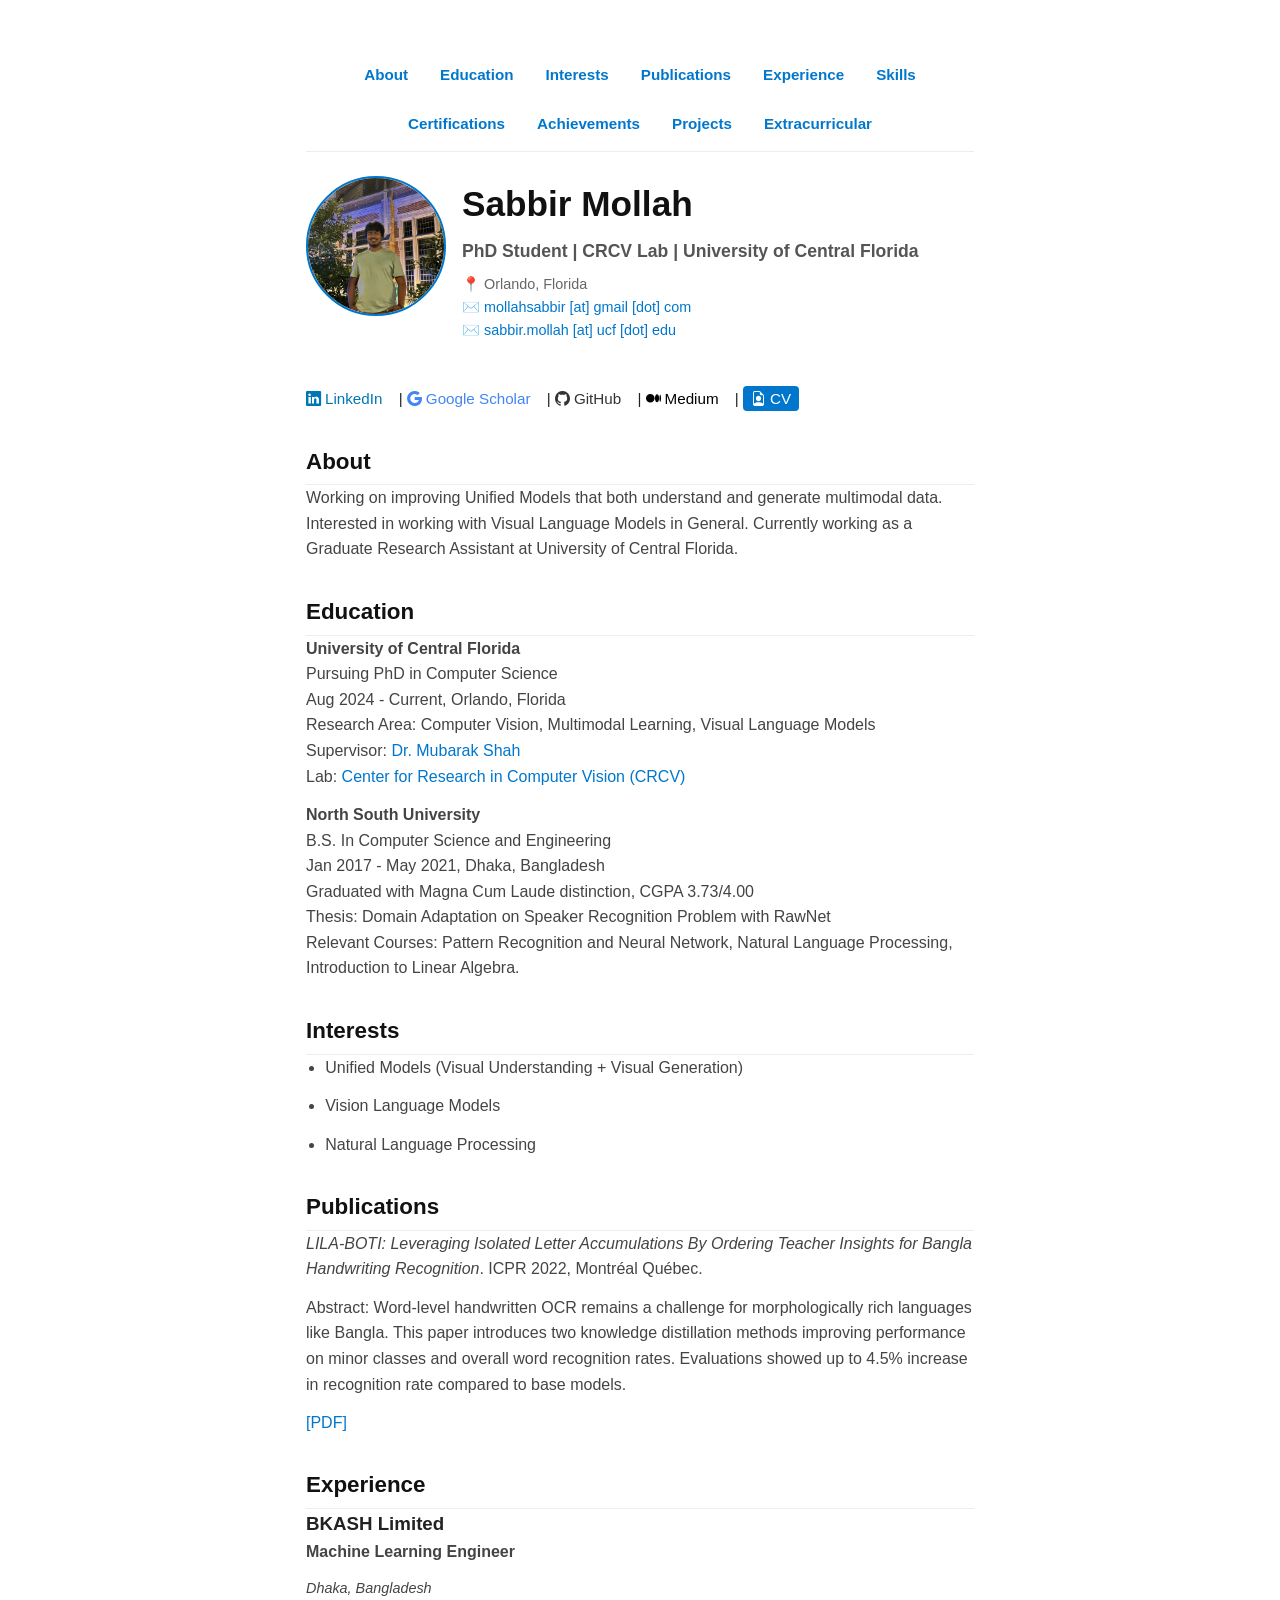
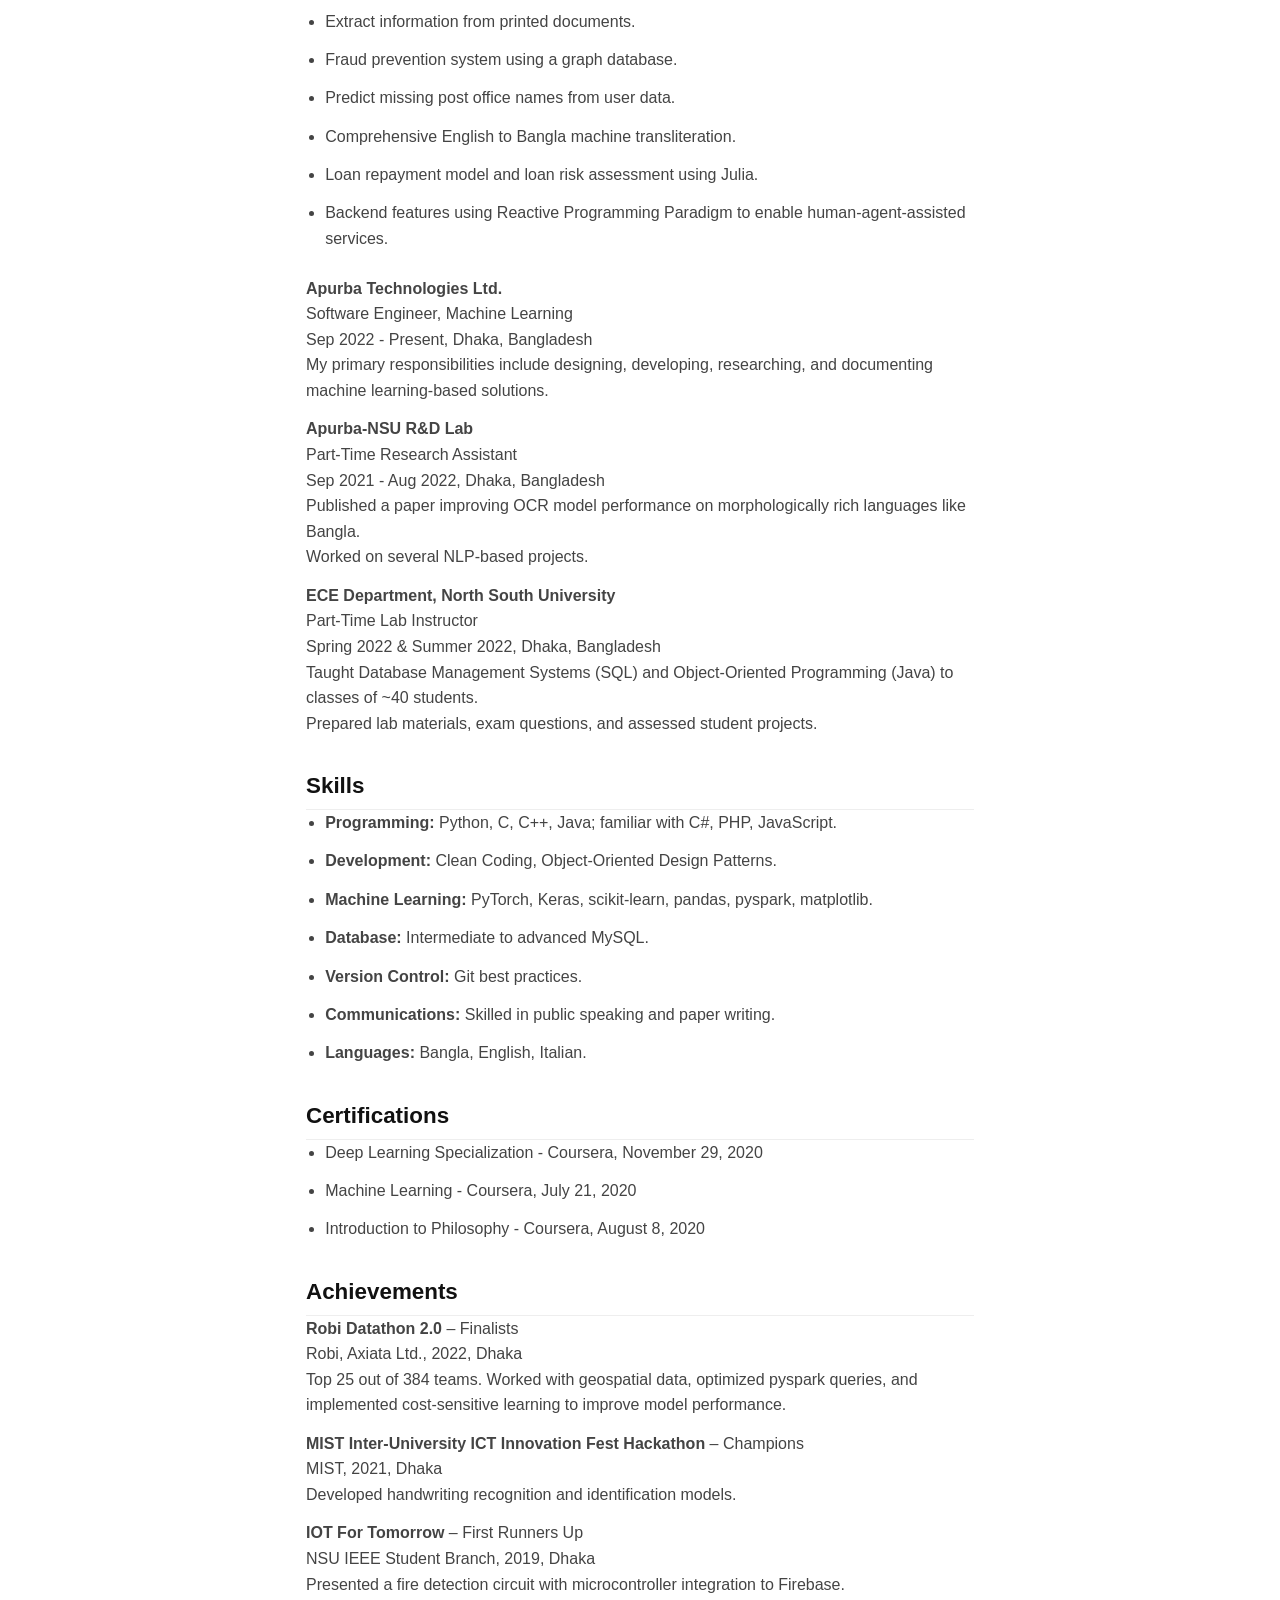
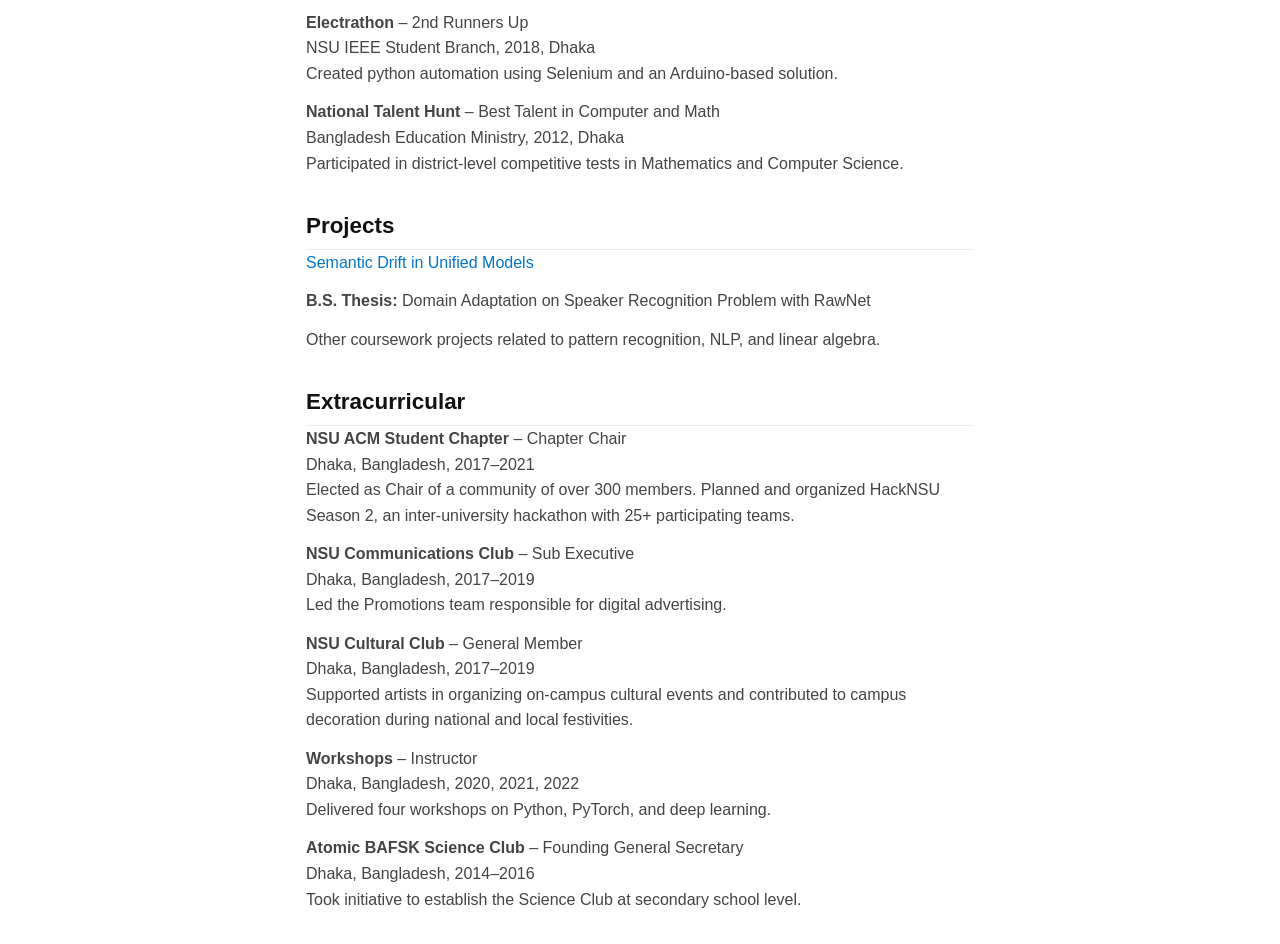
==== index.html @ 34979185 "Edit semantic drift work" ====
<!DOCTYPE html>
<html lang="en">

<head>
  <meta charset="UTF-8" />
  <meta name="viewport" content="width=device-width, initial-scale=1" />
  <title>Sabbir Mollah</title>

  <link href="https://cdn.jsdelivr.net/npm/bootstrap-icons@1.10.5/font/bootstrap-icons.css" rel="stylesheet">

  <style>
    /* Reset & Base */
    *,
    *::before,
    *::after {
      box-sizing: border-box;
      margin: 0;
      padding: 0;
    }

    html {
      scroll-behavior: smooth;
    }

    body {
      font-family: "Helvetica Neue", Helvetica, Arial, sans-serif;
      line-height: 1.6;
      background-color: #fff;
      color: #222;
      max-width: 700px;
      margin: 3rem auto 2rem;
      padding: 0 1rem;
    }

    /* Navbar */
    nav#navbar {
      position: sticky;
      top: 0;
      background: #fff;
      border-bottom: 1px solid #eee;
      padding: 0.7rem 1rem;
      display: flex;
      flex-wrap: wrap;
      justify-content: center;
      gap: 1rem;
      z-index: 1000;
      font-weight: 600;
      font-size: 0.95rem;
    }

    nav a {
      color: #0077cc;
      text-decoration: none;
      padding: 0.25rem 0.5rem;
      border-radius: 4px;
      transition: background-color 0.2s ease;
    }

    nav a:hover,
    nav a:focus {
      background-color: #e0f0ff;
      outline: none;
    }

    /* Header */
    header {
      display: flex;
      flex-wrap: wrap;
      align-items: flex-start;
      gap: 1rem;
      padding-top: 1.5rem;
    }

    header img {
      width: 140px;
      height: 140px;
      border-radius: 50%;
      object-fit: cover;
      border: 2px solid #0077cc;
      flex-shrink: 0;
    }

    header h1 {
      font-size: 2.2rem;
      font-weight: 700;
      color: #111;
      margin: 0;
    }

    .role {
      font-weight: 600;
      color: #555;
      font-size: 1.1rem;
      margin: 0.3rem 0;
    }

    .contact {
      margin-top: 0.5rem;
      font-size: 0.9rem;
      color: #666;
    }

    .contact a {
      color: #0077cc;
      text-decoration: none;
      margin-right: 1rem;
    }

    .social-links {
      flex-basis: 100%;
      margin-top: 1rem;
      font-size: 0.95rem;
    }

    .social-links a {
      margin-right: 12px;
      text-decoration: none;
    }

    .social-links a i {
      margin-right: 4px;
    }

    .cv-link {
      background: #0077cc;
      color: #fff;
      padding: 4px 8px;
      border-radius: 4px;
    }

    /* Sections */
    section {
      margin-bottom: 2rem;
    }

    h2 {
      border-bottom: 1px solid #eee;
      padding-bottom: 0.3rem;
      margin-top: 2rem;
      font-weight: 600;
      color: #111;
      font-size: 1.4rem;
    }

    p,
    li {
      font-size: 1rem;
      margin-bottom: 0.8rem;
      color: #444;
    }

    ul {
      list-style-type: disc;
      margin-left: 1.2rem;
    }

    a {
      color: #0077cc;
      text-decoration: none;
    }

    a:hover {
      text-decoration: underline;
    }

    .experience-item {
      margin-bottom: 1.5rem;
    }

    .job-title {
      font-weight: 600;
    }

    .job-location-date {
      font-style: italic;
      font-size: 0.9rem;
      margin-bottom: 0.5rem;
    }

    /* Responsive */


    @media (max-width: 480px) {
      body {
        margin: 1rem auto;
        padding: 0 0.5rem;
      }

      header {
        flex-direction: column;
        align-items: center;
        text-align: center;
      }

      .contact {
        text-align: center;
      }

      nav#navbar {
        position: fixed;
        top: 0;
        width: 100%;
        background: #fff;
        font-size: 0.9rem;
        padding: 10px 20px;
        box-shadow: 0 2px 5px rgba(0, 0, 0, 0.1);
      }

      .social-links {
        text-align: center;
      }
    }
  </style>
</head>

<body>
  <!-- Navbar -->
  <nav id="navbar">
    <a href="#about">About</a>
    <a href="#education">Education</a>
    <a href="#interests">Interests</a>
    <a href="#publications">Publications</a>
    <a href="#experience">Experience</a>
    <a href="#skills">Skills</a>
    <a href="#certifications">Certifications</a>
    <a href="#achievements">Achievements</a>
    <a href="#projects">Projects</a>
    <a href="#extracurricular">Extracurricular</a>
  </nav>

  <!-- Header -->
  <header>
    <img src="static/display-image.jpg" alt="Sabbir's Photo" />
    <div style="flex: 1; min-width: 250px;">
      <h1>Sabbir Mollah</h1>
      <p class="role">PhD Student | CRCV Lab | University of Central Florida</p>
      <p class="contact">
        📍 Orlando, Florida<br>
        ✉️ <a href="">mollahsabbir [at] gmail [dot] com</a><br>
        ✉️ <a href="">sabbir.mollah [at] ucf [dot] edu</a>
      </p>
    </div>
    <div class="social-links">
      <a href="https://linkedin.com/in/mollahsabbir" target="_blank" style="color: #0077b5;"><i
          class="bi bi-linkedin"></i>LinkedIn</a> |
      <a href="https://scholar.google.com/citations?user=XRGB2UcAAAAJ" target="_blank" style="color: #4285F4;"><i
          class="bi bi-google"></i>Google Scholar</a> |
      <a href="https://github.com/mollahsabbir" target="_blank" style="color: #333;"><i
          class="bi bi-github"></i>GitHub</a> |
      <a href="https://medium.com/@mollahsabbir" target="_blank" style="color: #000;"><i
          class="bi bi-medium"></i>Medium</a> |
      <a href="static/SabbirMollah_CV.pdf" class="cv-link" target="_blank"><i
          class="bi bi-file-earmark-person"></i>CV</a>
    </div>
  </header>




  <section id="about">
    <h2>About</h2>
    <p>Working on improving Unified Models that both understand and generate multimodal data. Interested in working with
      Visual Language Models in General. Currently working as a Graduate Research Assistant at University of Central
      Florida.</p>
  </section>

  <section id="education">

    <h2>Education</h2>
    <p><strong>University of Central Florida</strong><br />
      Pursuing PhD in Computer Science<br />
      Aug 2024 - Current, Orlando, Florida<br />
      Research Area: Computer Vision, Multimodal Learning, Visual Language Models<br />
      Supervisor: <a href="https://www.crcv.ucf.edu/person/mubarak-shah/" target="_blank">Dr. Mubarak Shah</a><br />
      Lab: <a href="https://www.crcv.ucf.edu/" target="_blank">Center for Research in Computer Vision (CRCV)</a></p>

    <p><strong>North South University</strong><br />
      B.S. In Computer Science and Engineering<br />
      Jan 2017 - May 2021, Dhaka, Bangladesh<br />
      Graduated with Magna Cum Laude distinction, CGPA 3.73/4.00<br />
      Thesis: Domain Adaptation on Speaker Recognition Problem with RawNet<br />
      Relevant Courses: Pattern Recognition and Neural Network, Natural Language Processing, Introduction to Linear
      Algebra.</p>

    <!-- <p><strong>BAF Shaheen College Kurmitola</strong><br />
      HSC - Higher Secondary Certificate<br />
      2014 - 2016, Dhaka, Bangladesh<br />
      GPA: 5.00/5.00</p>

    <p><strong>Rajoir Gopalgonj KJS Pilot Institution</strong><br />
      SSC - Secondary School Certificate<br />
      2012 - 2014, Dhaka, Bangladesh<br />
      GPA: 5.00/5.00</p> -->
  </section>

  <section id="interests">
    <h2>Interests</h2>
    <ul>
      <li>Unified Models (Visual Understanding + Visual Generation)</li>
      <li>Vision Language Models</li>
      <li>Natural Language Processing</li>
    </ul>
  </section>

  <section id="publications">
    <h2>Publications</h2>
    <p><em>LILA-BOTI: Leveraging Isolated Letter Accumulations By Ordering Teacher Insights for Bangla Handwriting
        Recognition</em>. ICPR 2022, Montréal Québec.</p>
    <p>Abstract: Word-level handwritten OCR remains a challenge for morphologically rich languages like Bangla. This
      paper introduces two knowledge distillation methods improving performance on minor classes and overall word
      recognition rates. Evaluations showed up to 4.5% increase in recognition rate compared to base models.</p>
    <p><a href="https://arxiv.org/abs/2208.XXXXX" target="_blank" rel="noopener">[PDF]</a></p>
  </section>

  <section id="experience">
    <h2>Experience</h2>

    <div class="experience-item">
      <h3>BKASH Limited</h3>
      <p class="job-title">Machine Learning Engineer</p>
      <p class="job-location-date">Dhaka, Bangladesh</p>
      <ul>
        <li>Extract information from printed documents.</li>
        <li>Fraud prevention system using a graph database.</li>
        <li>Predict missing post office names from user data.</li>
        <li>Comprehensive English to Bangla machine transliteration.</li>
        <li>Loan repayment model and loan risk assessment using Julia.</li>
        <li>Backend features using Reactive Programming Paradigm to enable human-agent-assisted services.</li>
      </ul>
    </div>

    <p><strong>Apurba Technologies Ltd.</strong><br />
      Software Engineer, Machine Learning<br />
      Sep 2022 - Present, Dhaka, Bangladesh<br />
      My primary responsibilities include designing, developing, researching, and documenting machine learning-based
      solutions.</p>

    <p><strong>Apurba‑NSU R&D Lab</strong><br />
      Part-Time Research Assistant<br />
      Sep 2021 - Aug 2022, Dhaka, Bangladesh<br />
      Published a paper improving OCR model performance on morphologically rich languages like Bangla.<br />
      Worked on several NLP-based projects.</p>

    <p><strong>ECE Department, North South University</strong><br />
      Part-Time Lab Instructor<br />
      Spring 2022 & Summer 2022, Dhaka, Bangladesh<br />
      Taught Database Management Systems (SQL) and Object-Oriented Programming (Java) to classes of ~40 students.<br />
      Prepared lab materials, exam questions, and assessed student projects.</p>
  </section>

  <section id="skills">
    <h2>Skills</h2>
    <ul>
      <li><strong>Programming:</strong> Python, C, C++, Java; familiar with C#, PHP, JavaScript.</li>
      <li><strong>Development:</strong> Clean Coding, Object-Oriented Design Patterns.</li>
      <li><strong>Machine Learning:</strong> PyTorch, Keras, scikit-learn, pandas, pyspark, matplotlib.</li>
      <li><strong>Database:</strong> Intermediate to advanced MySQL.</li>
      <li><strong>Version Control:</strong> Git best practices.</li>
      <li><strong>Communications:</strong> Skilled in public speaking and paper writing.</li>
      <li><strong>Languages:</strong> Bangla, English, Italian.</li>
    </ul>
  </section>

  <section id="certifications">
    <h2>Certifications</h2>
    <ul>
      <li>Deep Learning Specialization - Coursera, November 29, 2020</li>
      <li>Machine Learning - Coursera, July 21, 2020</li>
      <li>Introduction to Philosophy - Coursera, August 8, 2020</li>
    </ul>
  </section>

  <section id="achievements">
    <h2>Achievements</h2>
    <p><strong>Robi Datathon 2.0</strong> – Finalists<br />
      Robi, Axiata Ltd., 2022, Dhaka<br />
      Top 25 out of 384 teams. Worked with geospatial data, optimized pyspark queries, and implemented cost-sensitive
      learning to improve model performance.</p>

    <p><strong>MIST Inter-University ICT Innovation Fest Hackathon</strong> – Champions<br />
      MIST, 2021, Dhaka<br />
      Developed handwriting recognition and identification models.</p>

    <p><strong>IOT For Tomorrow</strong> – First Runners Up<br />
      NSU IEEE Student Branch, 2019, Dhaka<br />
      Presented a fire detection circuit with microcontroller integration to Firebase.</p>

    <p><strong>Electrathon</strong> – 2nd Runners Up<br />
      NSU IEEE Student Branch, 2018, Dhaka<br />
      Created python automation using Selenium and an Arduino-based solution.</p>

    <p><strong>National Talent Hunt</strong> – Best Talent in Computer and Math<br />
      Bangladesh Education Ministry, 2012, Dhaka<br />
      Participated in district-level competitive tests in Mathematics and Computer Science.</p>
  </section>


  <section id="projects">
    <h2>Projects</h2>
    <p><a href="projects/semantic-drift.html">Semantic Drift in Unified Models</a></p>
    <p><strong>B.S. Thesis:</strong> Domain Adaptation on Speaker Recognition Problem with RawNet</p>
    <p>Other coursework projects related to pattern recognition, NLP, and linear algebra.</p>
  </section>

  <section id="extracurricular">
    <h2>Extracurricular</h2>

    <p><strong>NSU ACM Student Chapter</strong> – Chapter Chair<br />
      Dhaka, Bangladesh, 2017–2021<br />
      Elected as Chair of a community of over 300 members. Planned and organized HackNSU Season 2, an inter-university
      hackathon with 25+ participating teams.</p>

    <p><strong>NSU Communications Club</strong> – Sub Executive<br />
      Dhaka, Bangladesh, 2017–2019<br />
      Led the Promotions team responsible for digital advertising.</p>

    <p><strong>NSU Cultural Club</strong> – General Member<br />
      Dhaka, Bangladesh, 2017–2019<br />
      Supported artists in organizing on-campus cultural events and contributed to campus decoration during national and
      local festivities.</p>

    <p><strong>Workshops</strong> – Instructor<br />
      Dhaka, Bangladesh, 2020, 2021, 2022<br />
      Delivered four workshops on Python, PyTorch, and deep learning.</p>

    <p><strong>Atomic BAFSK Science Club</strong> – Founding General Secretary<br />
      Dhaka, Bangladesh, 2014–2016<br />
      Took initiative to establish the Science Club at secondary school level.</p>
  </section>
</body>
<script>
  let lastScrollY = window.scrollY;
  const navbar = document.getElementById('navbar');

  window.addEventListener('scroll', () => {
    if (window.scrollY > lastScrollY) {
      navbar.style.top = "-100px";
    } else {
      navbar.style.top = "0";
    }
    lastScrollY = window.scrollY;
  });
</script>
</body>

</html>
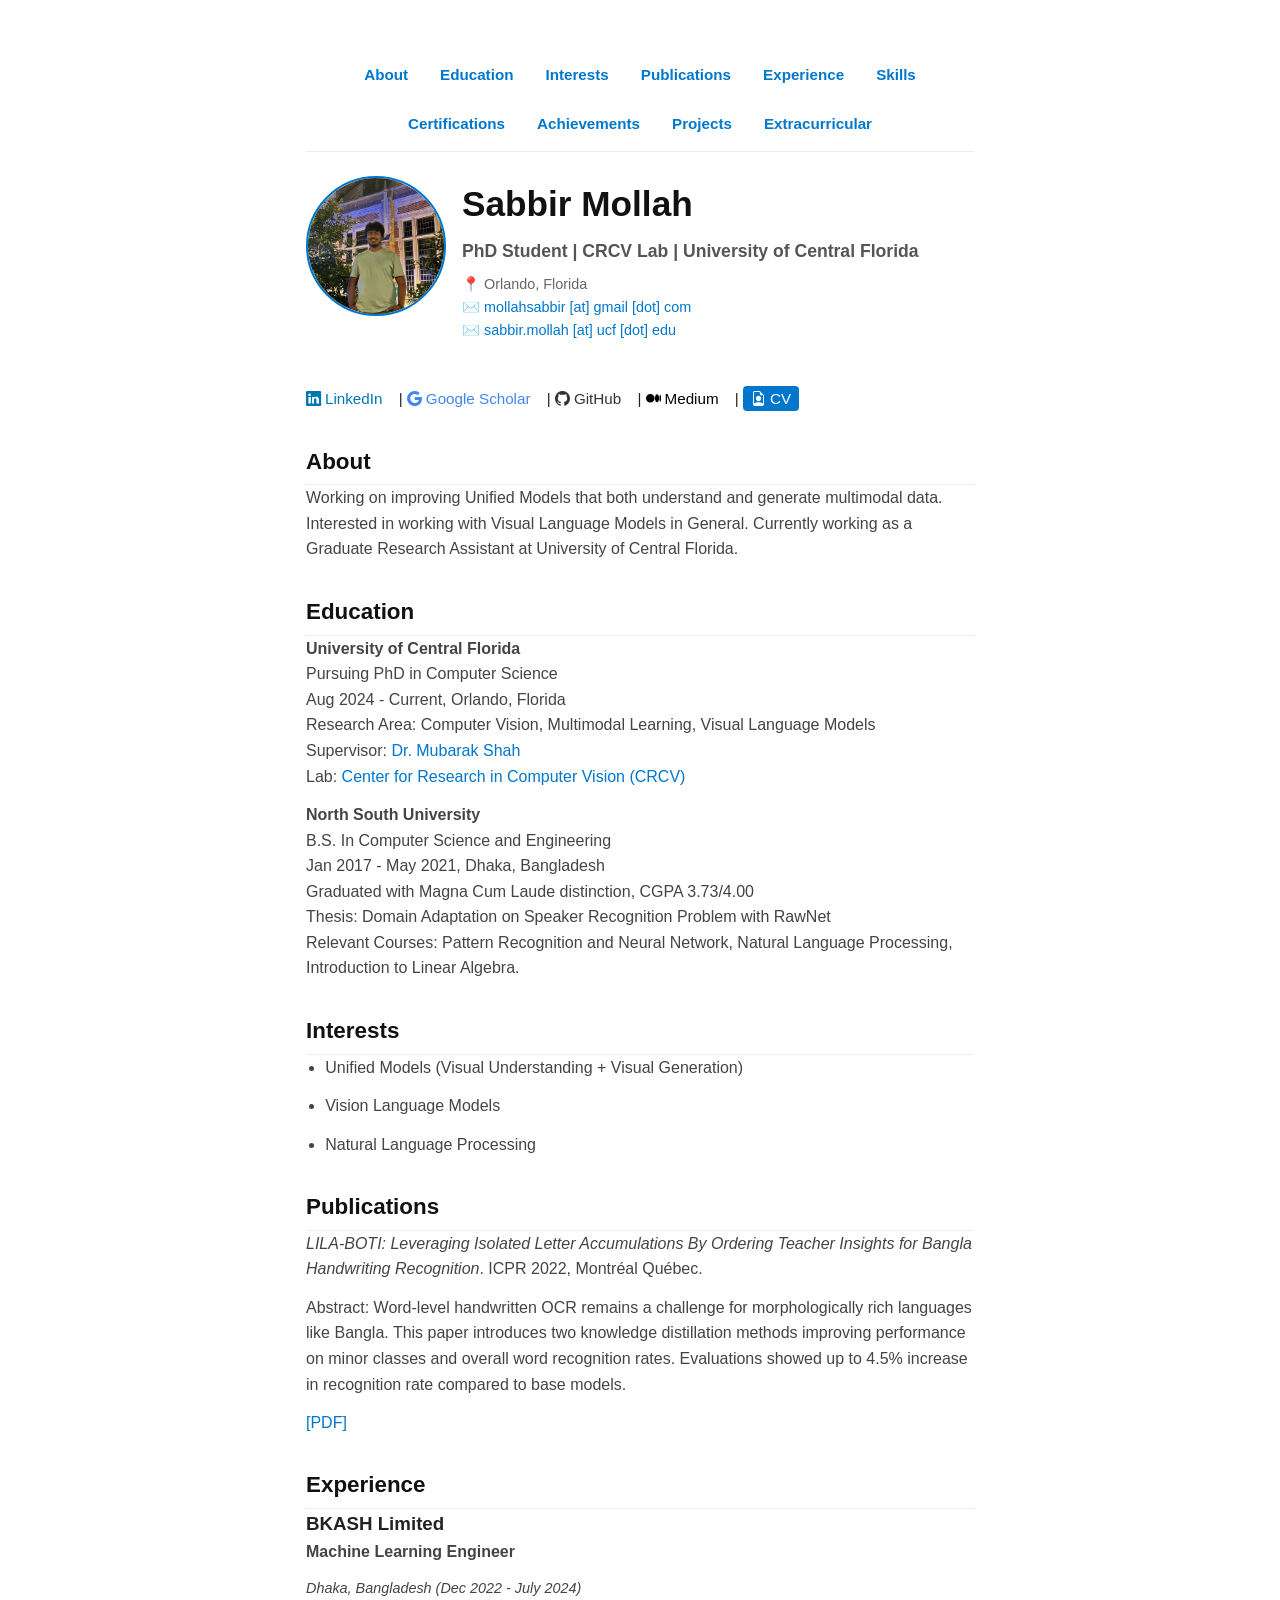
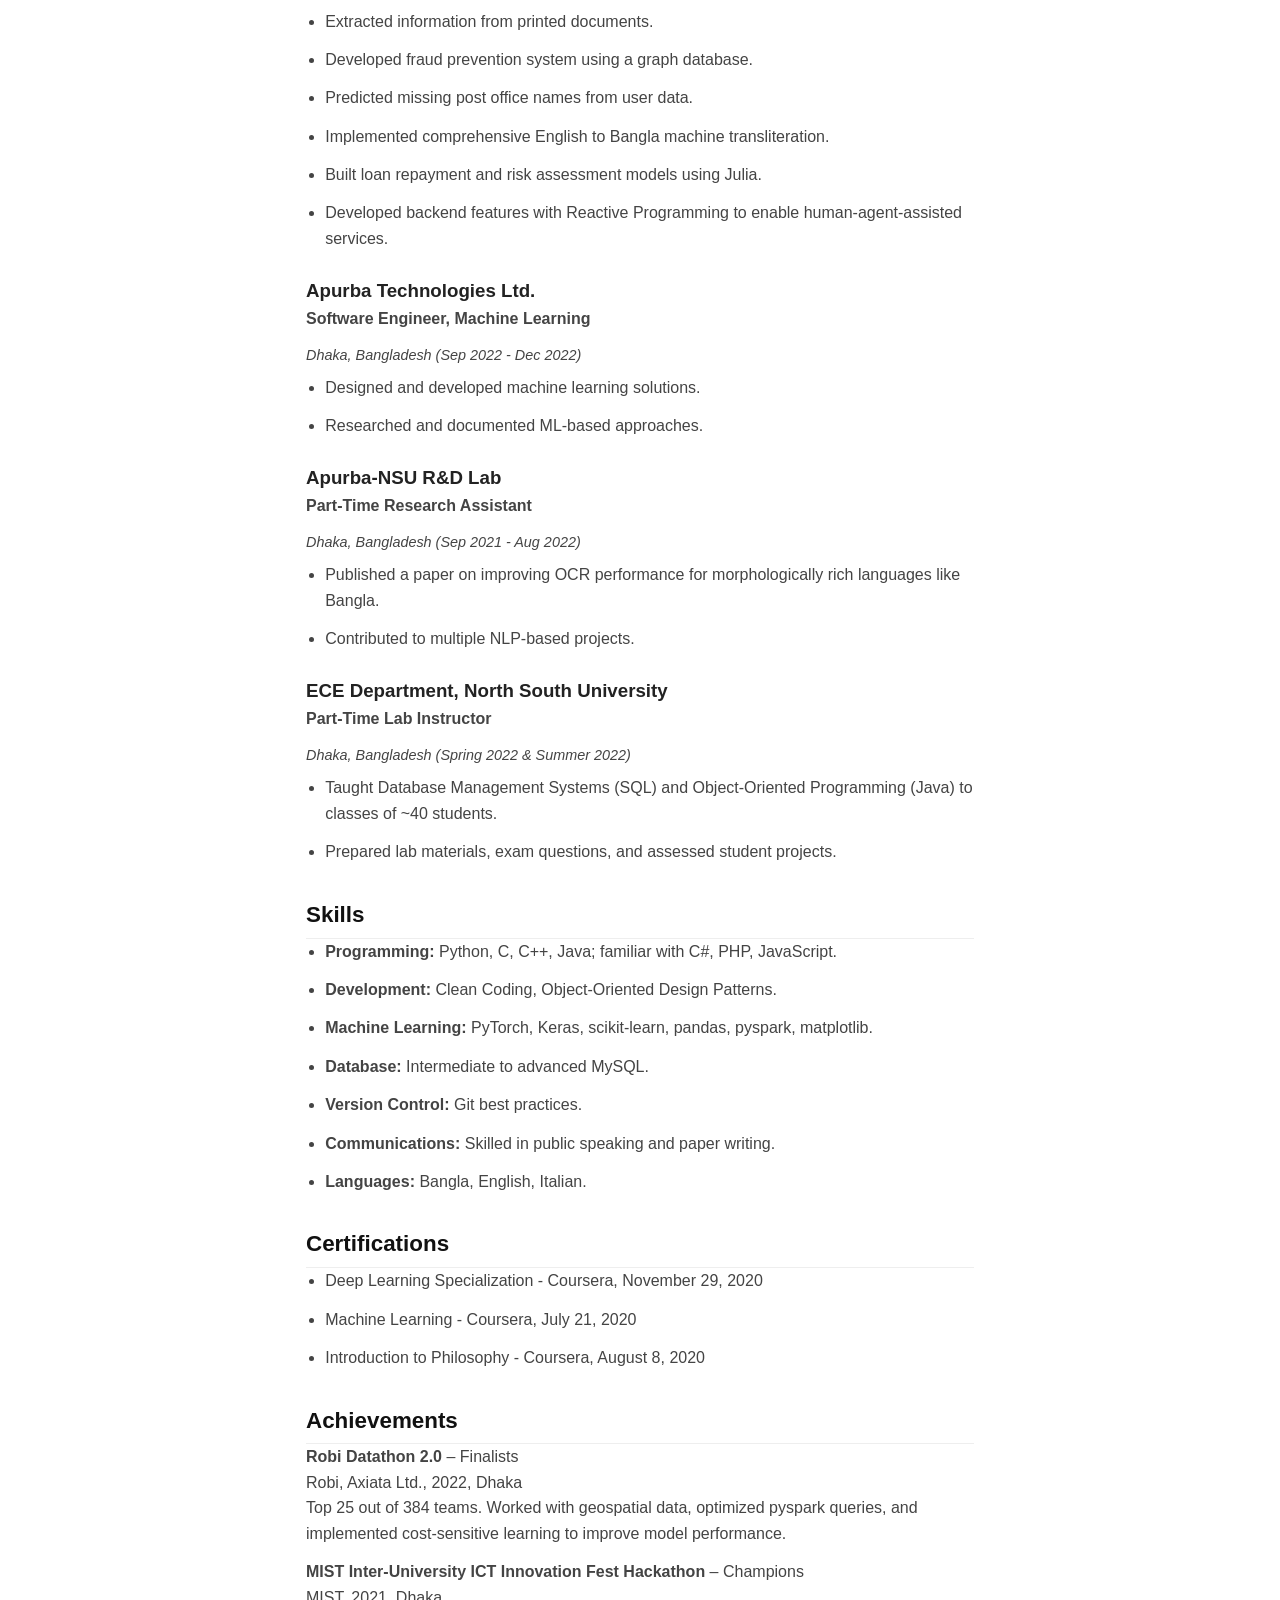
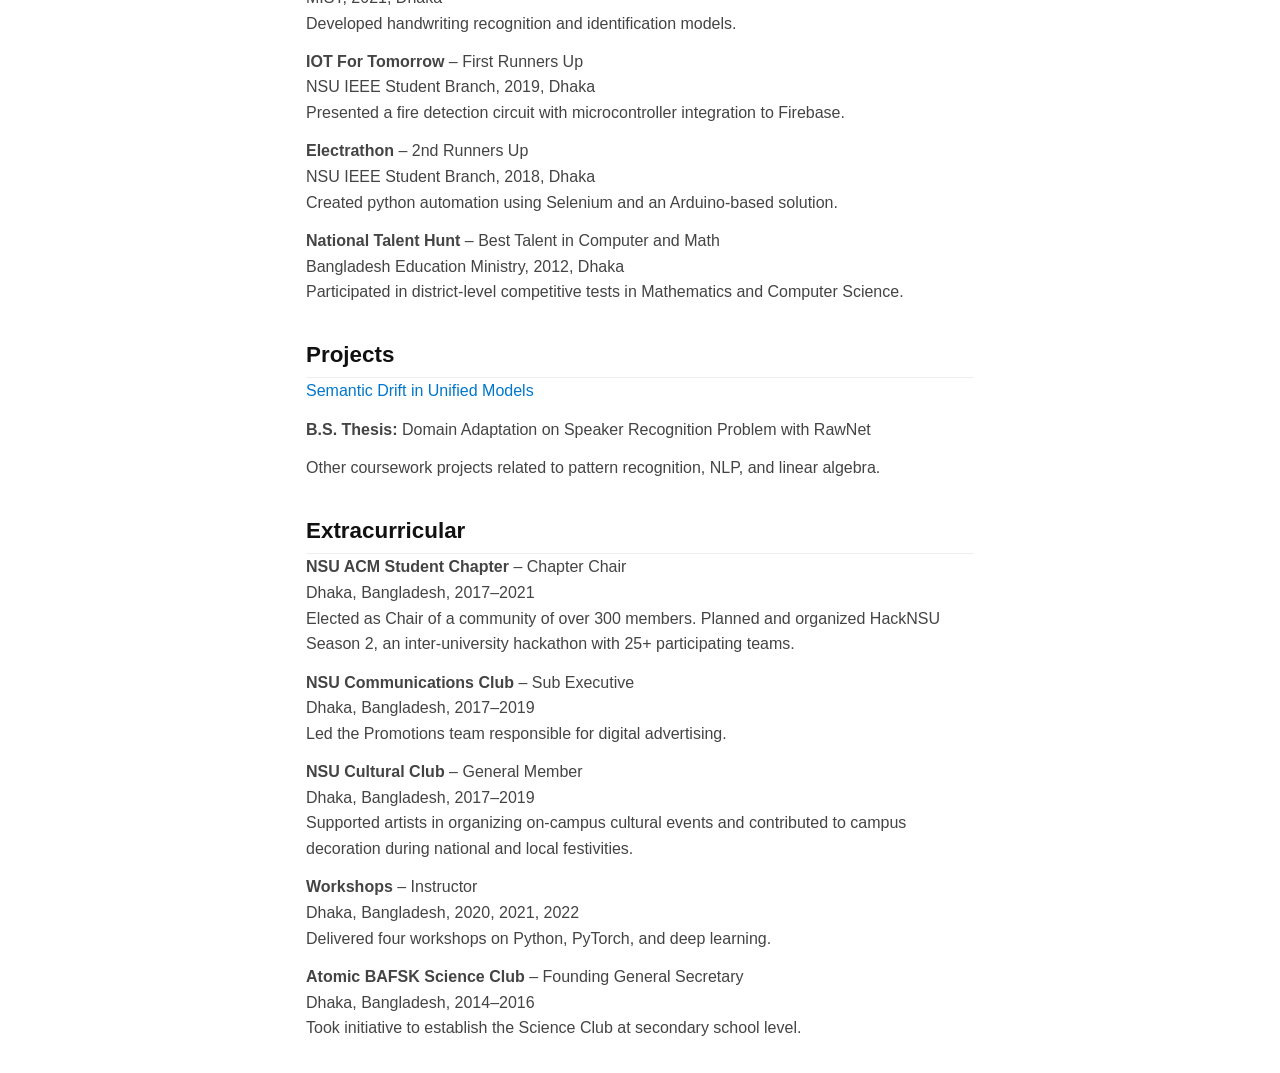
==== commit 70f4b0e2: "Update experience formatting" ====
--- a/index.html
+++ b/index.html
@@ -318,35 +318,49 @@
     <div class="experience-item">
       <h3>BKASH Limited</h3>
       <p class="job-title">Machine Learning Engineer</p>
-      <p class="job-location-date">Dhaka, Bangladesh</p>
+      <p class="job-location-date">Dhaka, Bangladesh (Dec 2022 - July 2024)</p>
       <ul>
-        <li>Extract information from printed documents.</li>
-        <li>Fraud prevention system using a graph database.</li>
-        <li>Predict missing post office names from user data.</li>
-        <li>Comprehensive English to Bangla machine transliteration.</li>
-        <li>Loan repayment model and loan risk assessment using Julia.</li>
-        <li>Backend features using Reactive Programming Paradigm to enable human-agent-assisted services.</li>
+        <li>Extracted information from printed documents.</li>
+        <li>Developed fraud prevention system using a graph database.</li>
+        <li>Predicted missing post office names from user data.</li>
+        <li>Implemented comprehensive English to Bangla machine transliteration.</li>
+        <li>Built loan repayment and risk assessment models using Julia.</li>
+        <li>Developed backend features with Reactive Programming to enable human-agent-assisted services.</li>
       </ul>
     </div>
 
-    <p><strong>Apurba Technologies Ltd.</strong><br />
-      Software Engineer, Machine Learning<br />
-      Sep 2022 - Present, Dhaka, Bangladesh<br />
-      My primary responsibilities include designing, developing, researching, and documenting machine learning-based
-      solutions.</p>
-
-    <p><strong>Apurba‑NSU R&D Lab</strong><br />
-      Part-Time Research Assistant<br />
-      Sep 2021 - Aug 2022, Dhaka, Bangladesh<br />
-      Published a paper improving OCR model performance on morphologically rich languages like Bangla.<br />
-      Worked on several NLP-based projects.</p>
-
-    <p><strong>ECE Department, North South University</strong><br />
-      Part-Time Lab Instructor<br />
-      Spring 2022 & Summer 2022, Dhaka, Bangladesh<br />
-      Taught Database Management Systems (SQL) and Object-Oriented Programming (Java) to classes of ~40 students.<br />
-      Prepared lab materials, exam questions, and assessed student projects.</p>
-  </section>
+    <div class="experience-item">
+      <h3>Apurba Technologies Ltd.</h3>
+      <p class="job-title">Software Engineer, Machine Learning</p>
+      <p class="job-location-date">Dhaka, Bangladesh (Sep 2022 - Dec 2022)</p>
+      <ul>
+        <li>Designed and developed machine learning solutions.</li>
+        <li>Researched and documented ML-based approaches.</li>
+      </ul>
+    </div>
+
+    <div class="experience-item">
+      <h3>Apurba-NSU R&D Lab</h3>
+      <p class="job-title">Part-Time Research Assistant</p>
+      <p class="job-location-date">Dhaka, Bangladesh (Sep 2021 - Aug 2022)</p>
+      <ul>
+        <li>Published a paper on improving OCR performance for morphologically rich languages like Bangla.</li>
+        <li>Contributed to multiple NLP-based projects.</li>
+      </ul>
+    </div>
+
+    <div class="experience-item">
+      <h3>ECE Department, North South University</h3>
+      <p class="job-title">Part-Time Lab Instructor</p>
+      <p class="job-location-date">Dhaka, Bangladesh (Spring 2022 & Summer 2022)</p>
+      <ul>
+        <li>Taught Database Management Systems (SQL) and Object-Oriented Programming (Java) to classes of ~40 students.
+        </li>
+        <li>Prepared lab materials, exam questions, and assessed student projects.</li>
+      </ul>
+    </div>
+  </section>
+
 
   <section id="skills">
     <h2>Skills</h2>
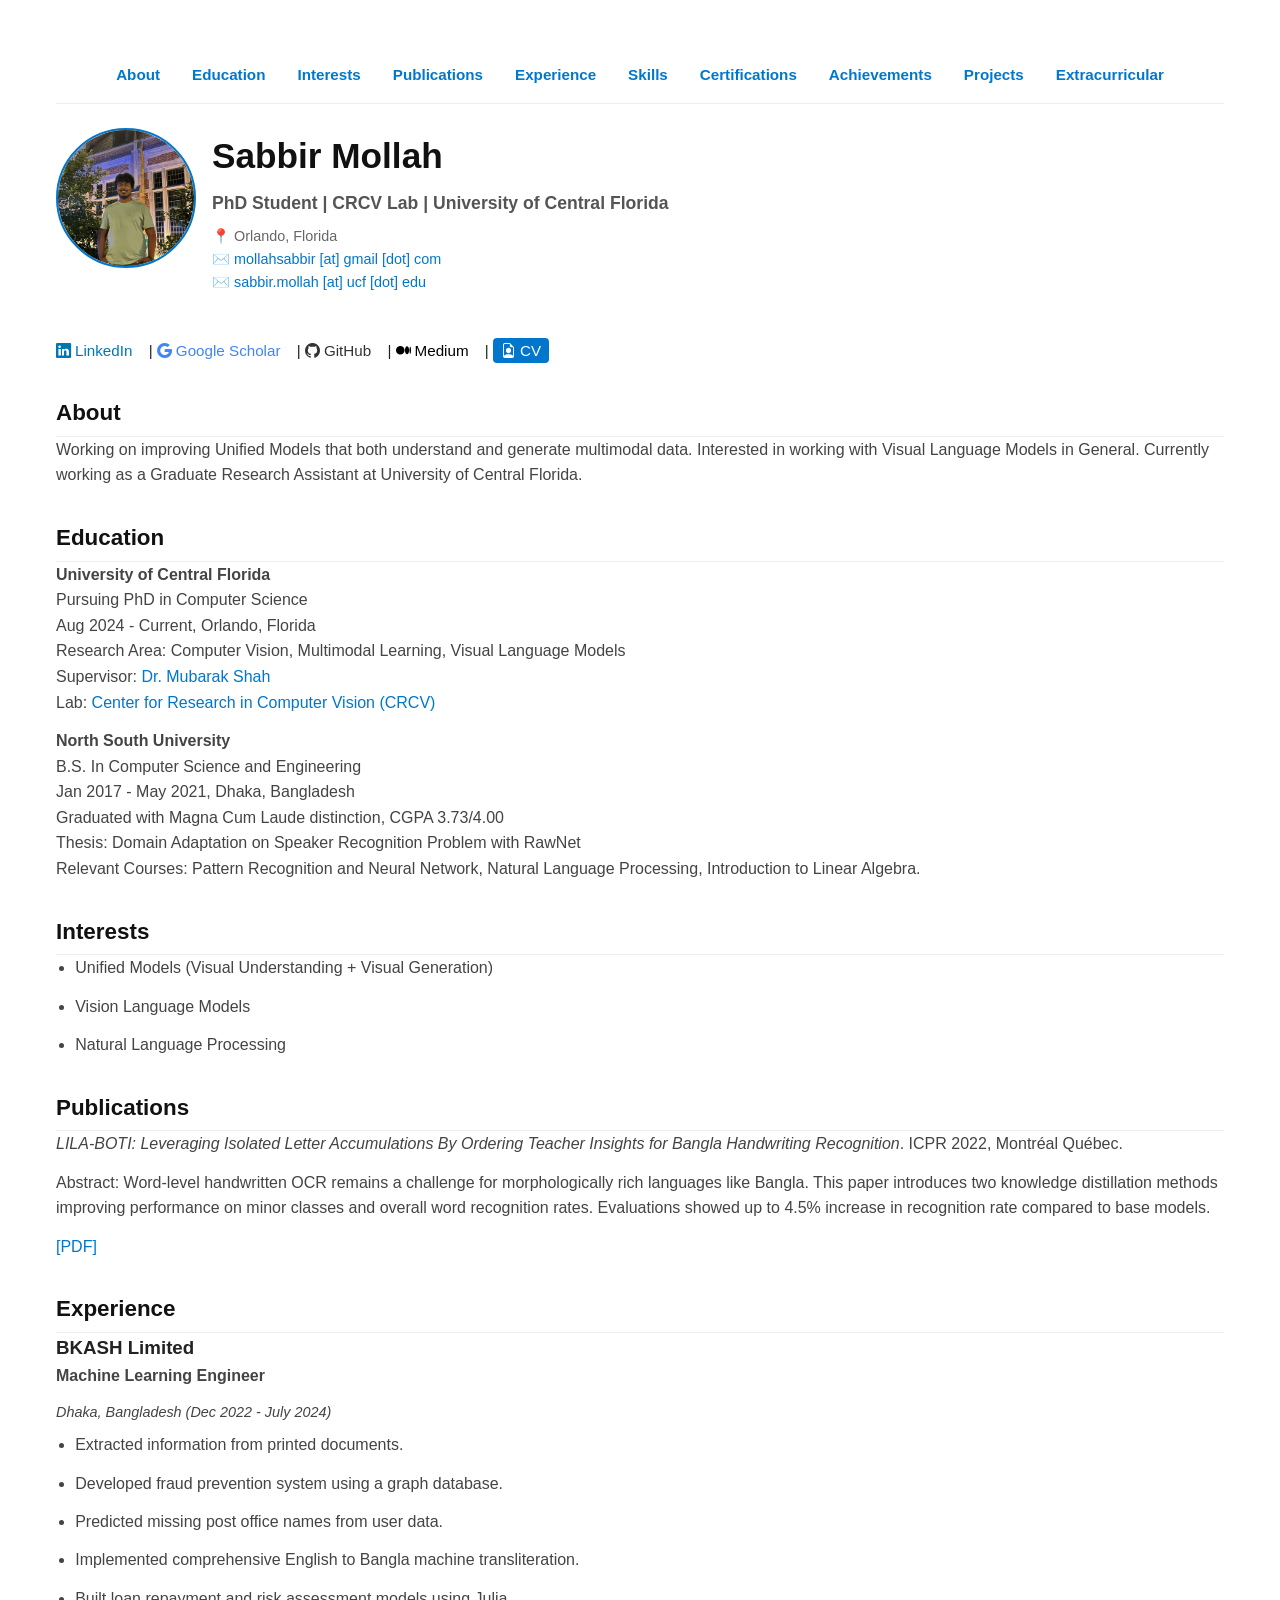
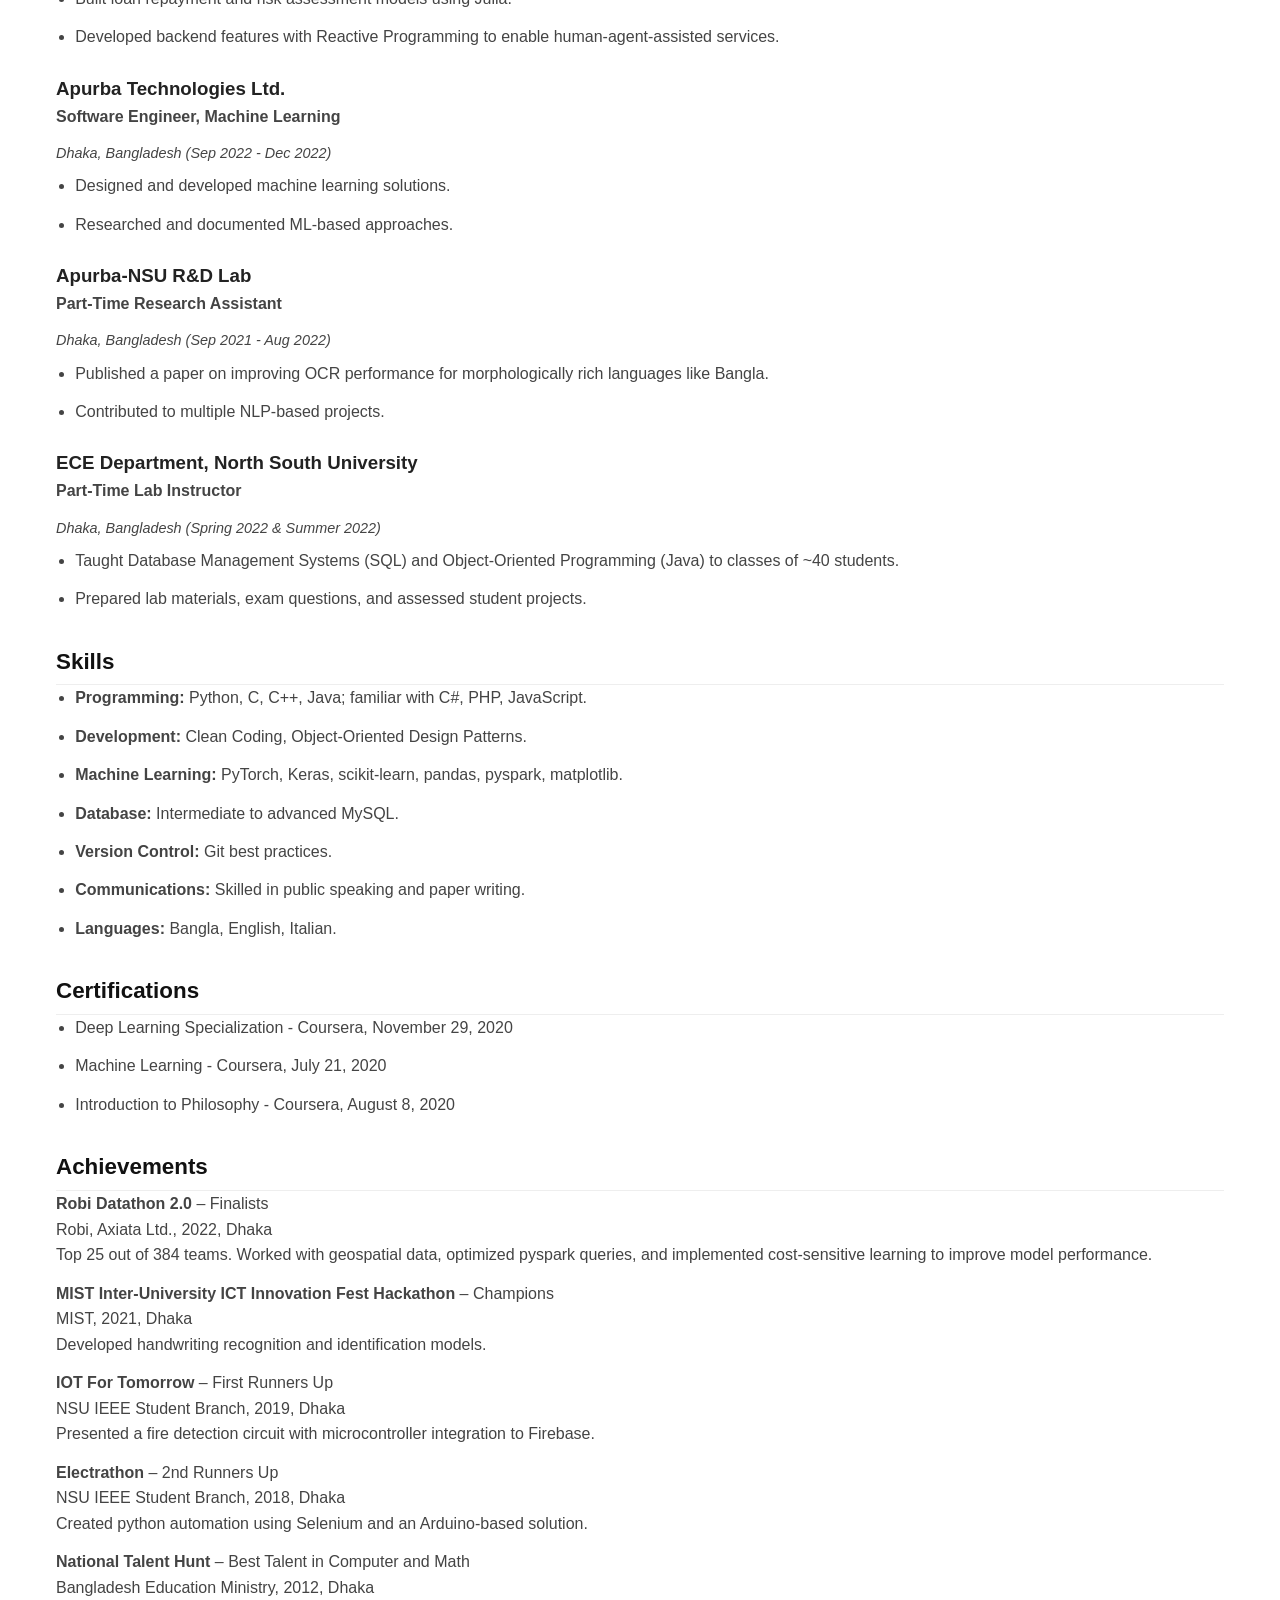
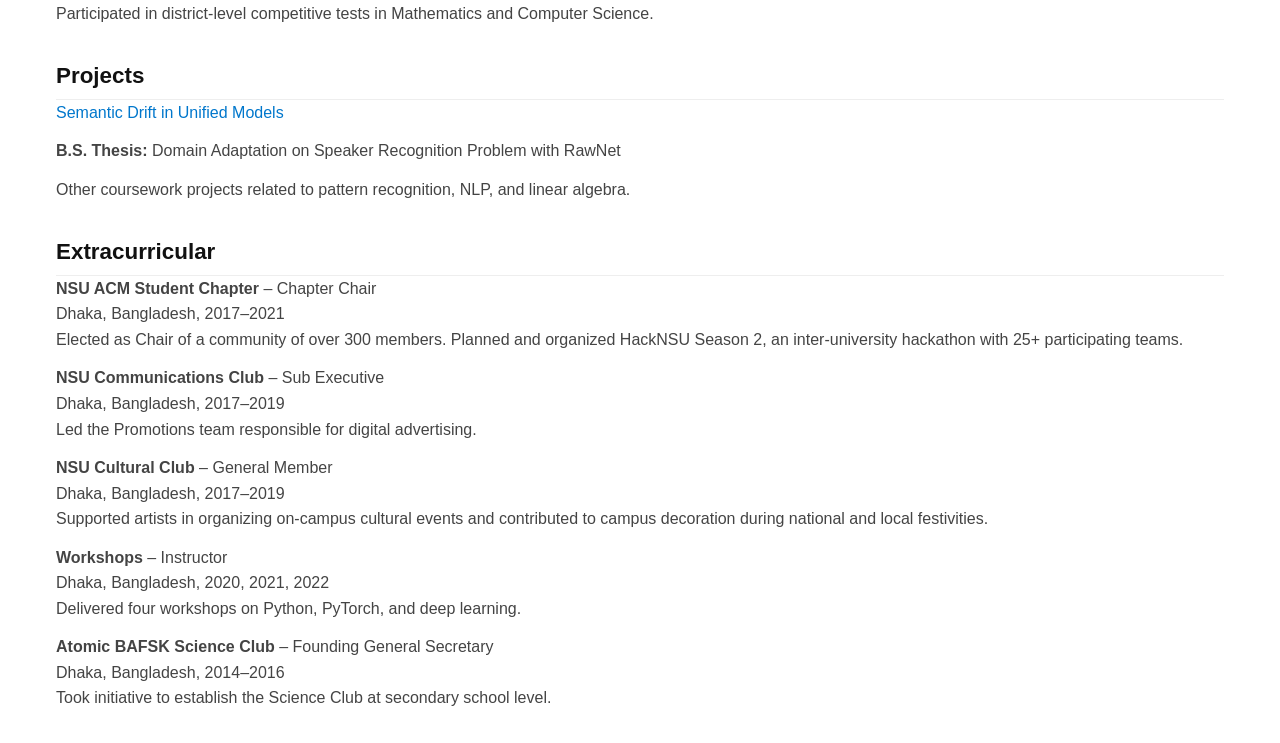
==== commit 55d5dc09: "Update max width" ====
--- a/index.html
+++ b/index.html
@@ -27,7 +27,7 @@
       line-height: 1.6;
       background-color: #fff;
       color: #222;
-      max-width: 700px;
+      max-width: 1200px;
       margin: 3rem auto 2rem;
       padding: 0 1rem;
     }
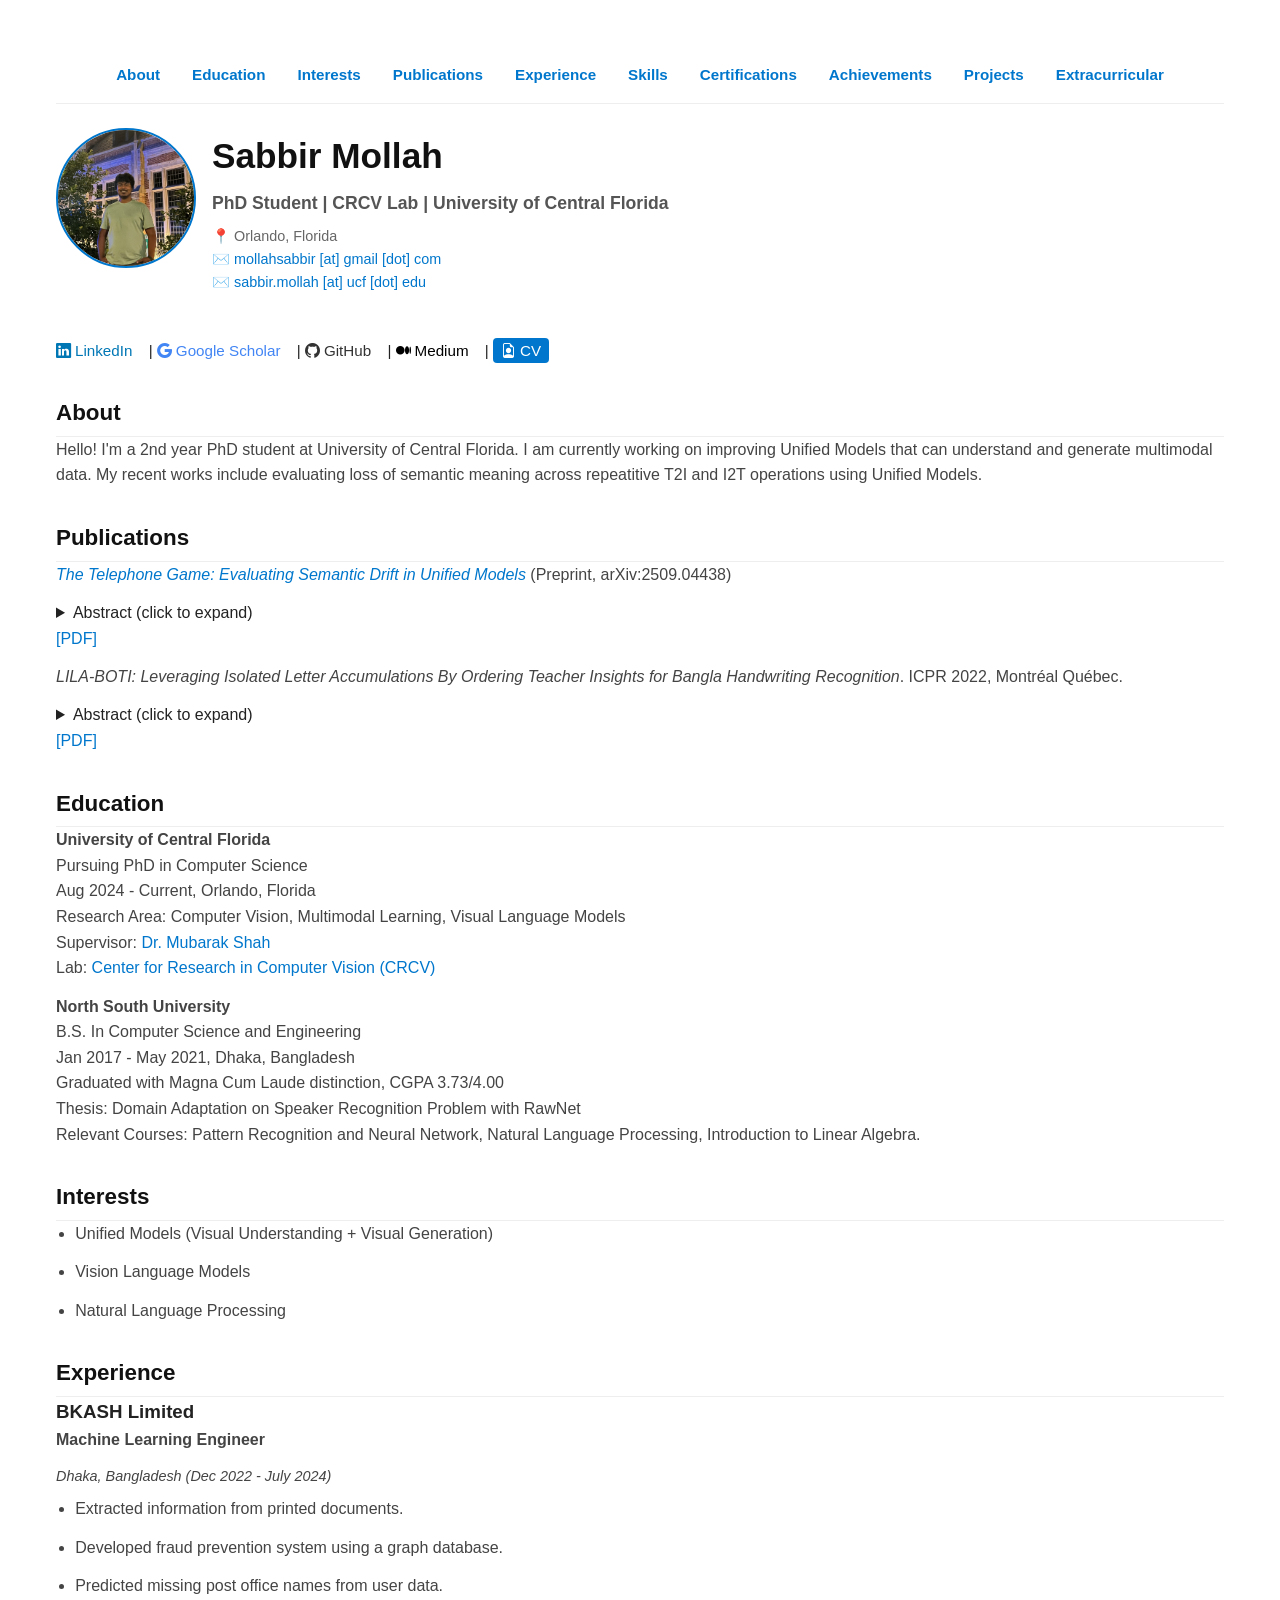
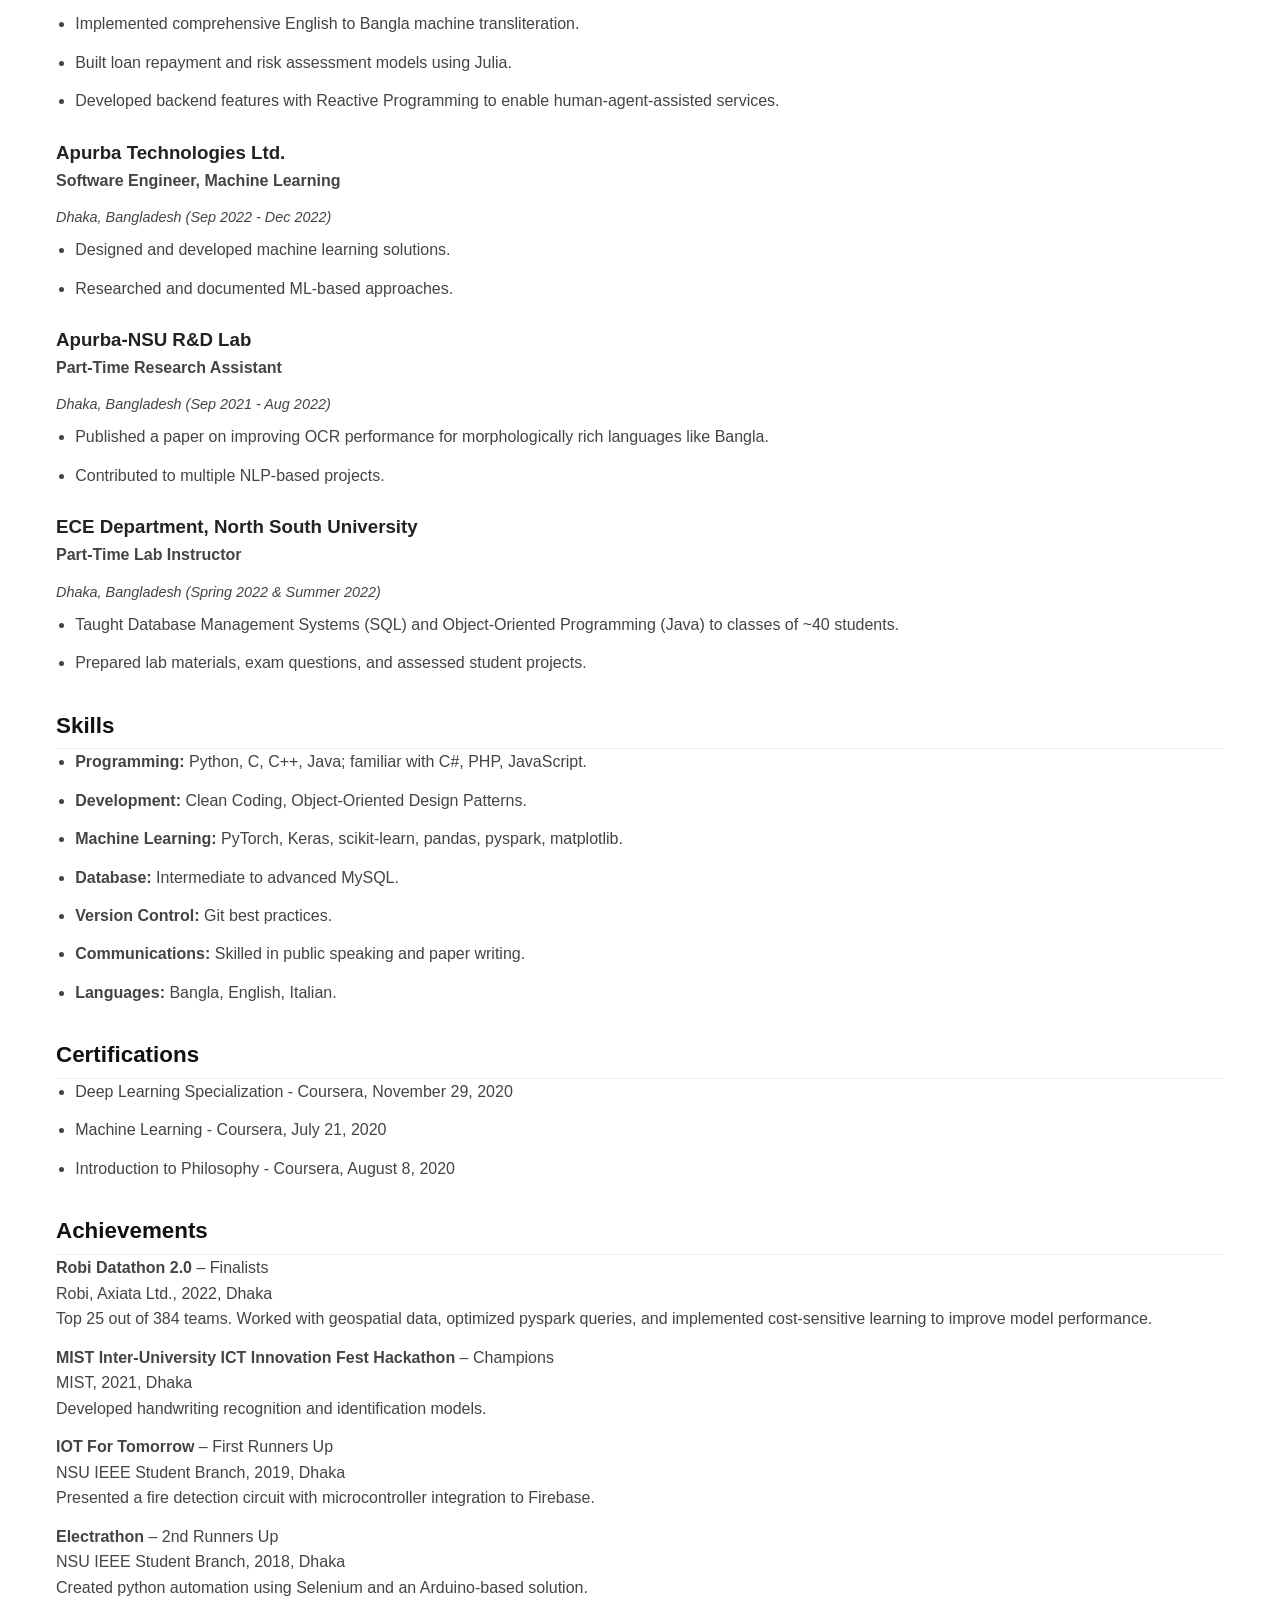
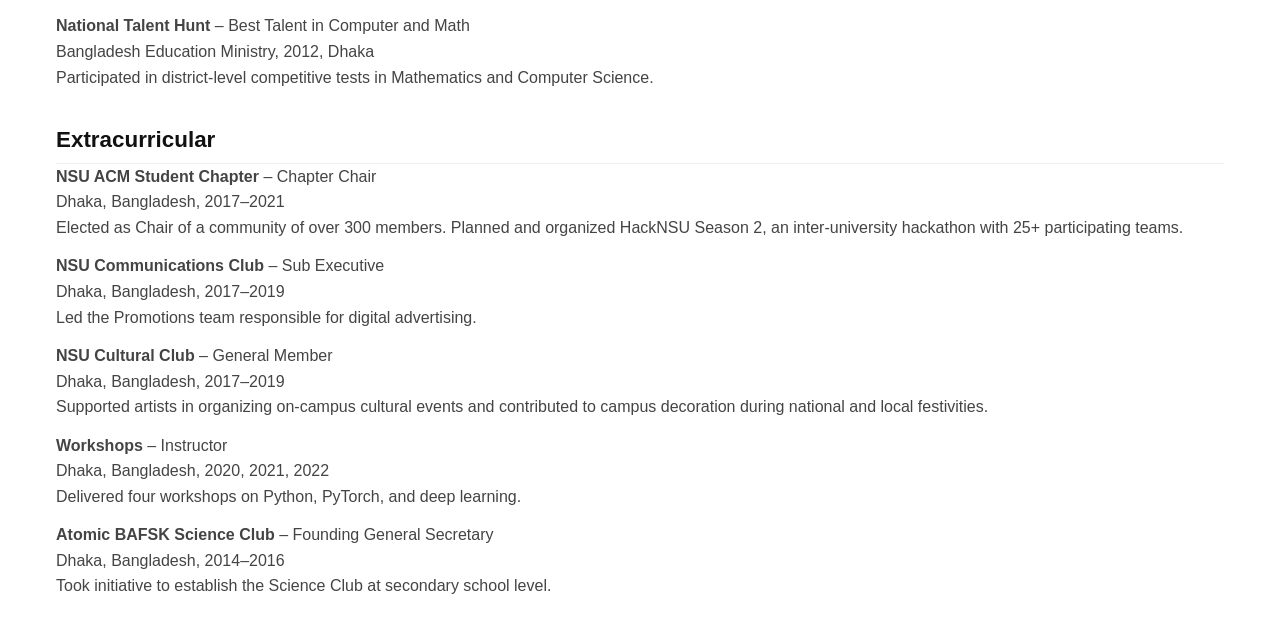
==== commit e1c4f320: "Update publications" ====
--- a/index.html
+++ b/index.html
@@ -259,10 +259,57 @@
 
   <section id="about">
     <h2>About</h2>
-    <p>Working on improving Unified Models that both understand and generate multimodal data. Interested in working with
-      Visual Language Models in General. Currently working as a Graduate Research Assistant at University of Central
-      Florida.</p>
-  </section>
+    <p>Hello! I'm a 2nd year PhD student at University of Central Florida. I am currently working on improving Unified Models that can understand and generate multimodal data. My recent works include evaluating loss of semantic meaning across repeatitive T2I and I2T operations using Unified Models.</p>
+  </section>
+
+  <section id="publications">
+  <h2>Publications</h2>
+
+  <p>
+    <em><a href="projects/semantic-drift.html">
+      The Telephone Game: Evaluating Semantic Drift in Unified Models
+    </a></em>
+    <span>(Preprint, arXiv:2509.04438)</span>
+  </p>
+
+  <details>
+    <summary>Abstract (click to expand)</summary>
+    <p>
+      Employing a single, unified model (UM) for both visual understanding (image-to-text: I2T)
+      and visual generation (text-to-image: T2I) has opened a new direction in Visual Language
+      Model (VLM) research. While UMs can also support broader unimodal tasks (e.g., text-to-text,
+      image-to-image), we focus on the core cross-modal pair T2I and I2T. Existing evaluation
+      benchmarks consider these capabilities in isolation: FID and GenEval for T2I, and benchmarks
+      such as MME, MMBench for I2T. These isolated single-pass metrics do not reveal
+      cross-consistency—whether a model that “understands” a concept can also “render” it. To
+      address this, we introduce the Semantic Drift Protocol (SDP), a cyclic evaluation method
+      that alternates I2T and T2I to quantify semantic drift. We propose two metrics:
+      Mean Cumulative Drift (MCD) and Multi-Generation GenEval (MGG). Evaluated on our
+      Nocaps+Docci400 benchmark across seven recent models, SDP reveals strong differences in
+      cross-modal stability, highlighting its importance as a complement to standard evaluations.
+    </p>
+  </details>
+
+  <p>
+    <a href="https://arxiv.org/pdf/2509.04438" target="_blank" rel="noopener">[PDF]</a>
+  </p>
+
+  <p>
+    <em>LILA-BOTI: Leveraging Isolated Letter Accumulations By Ordering Teacher Insights for Bangla Handwriting Recognition</em>. ICPR 2022, Montréal Québec.
+  </p>
+  <details>
+    <summary>Abstract (click to expand)</summary>
+    <p>
+      Word-level handwritten OCR remains a challenge for morphologically rich languages like
+      Bangla. This paper introduces two knowledge distillation methods improving performance on
+      minor classes and overall recognition rates, achieving up to a 4.5% gain over base models.
+    </p>
+  </details>
+  <p>
+    <a href="https://arxiv.org/abs/2205.11420" target="_blank" rel="noopener">[PDF]</a>
+  </p>
+</section>
+
 
   <section id="education">
 
@@ -302,15 +349,7 @@
     </ul>
   </section>
 
-  <section id="publications">
-    <h2>Publications</h2>
-    <p><em>LILA-BOTI: Leveraging Isolated Letter Accumulations By Ordering Teacher Insights for Bangla Handwriting
-        Recognition</em>. ICPR 2022, Montréal Québec.</p>
-    <p>Abstract: Word-level handwritten OCR remains a challenge for morphologically rich languages like Bangla. This
-      paper introduces two knowledge distillation methods improving performance on minor classes and overall word
-      recognition rates. Evaluations showed up to 4.5% increase in recognition rate compared to base models.</p>
-    <p><a href="https://arxiv.org/abs/2208.XXXXX" target="_blank" rel="noopener">[PDF]</a></p>
-  </section>
+  
 
   <section id="experience">
     <h2>Experience</h2>
@@ -409,13 +448,6 @@
   </section>
 
 
-  <section id="projects">
-    <h2>Projects</h2>
-    <p><a href="projects/semantic-drift.html">Semantic Drift in Unified Models</a></p>
-    <p><strong>B.S. Thesis:</strong> Domain Adaptation on Speaker Recognition Problem with RawNet</p>
-    <p>Other coursework projects related to pattern recognition, NLP, and linear algebra.</p>
-  </section>
-
   <section id="extracurricular">
     <h2>Extracurricular</h2>
 
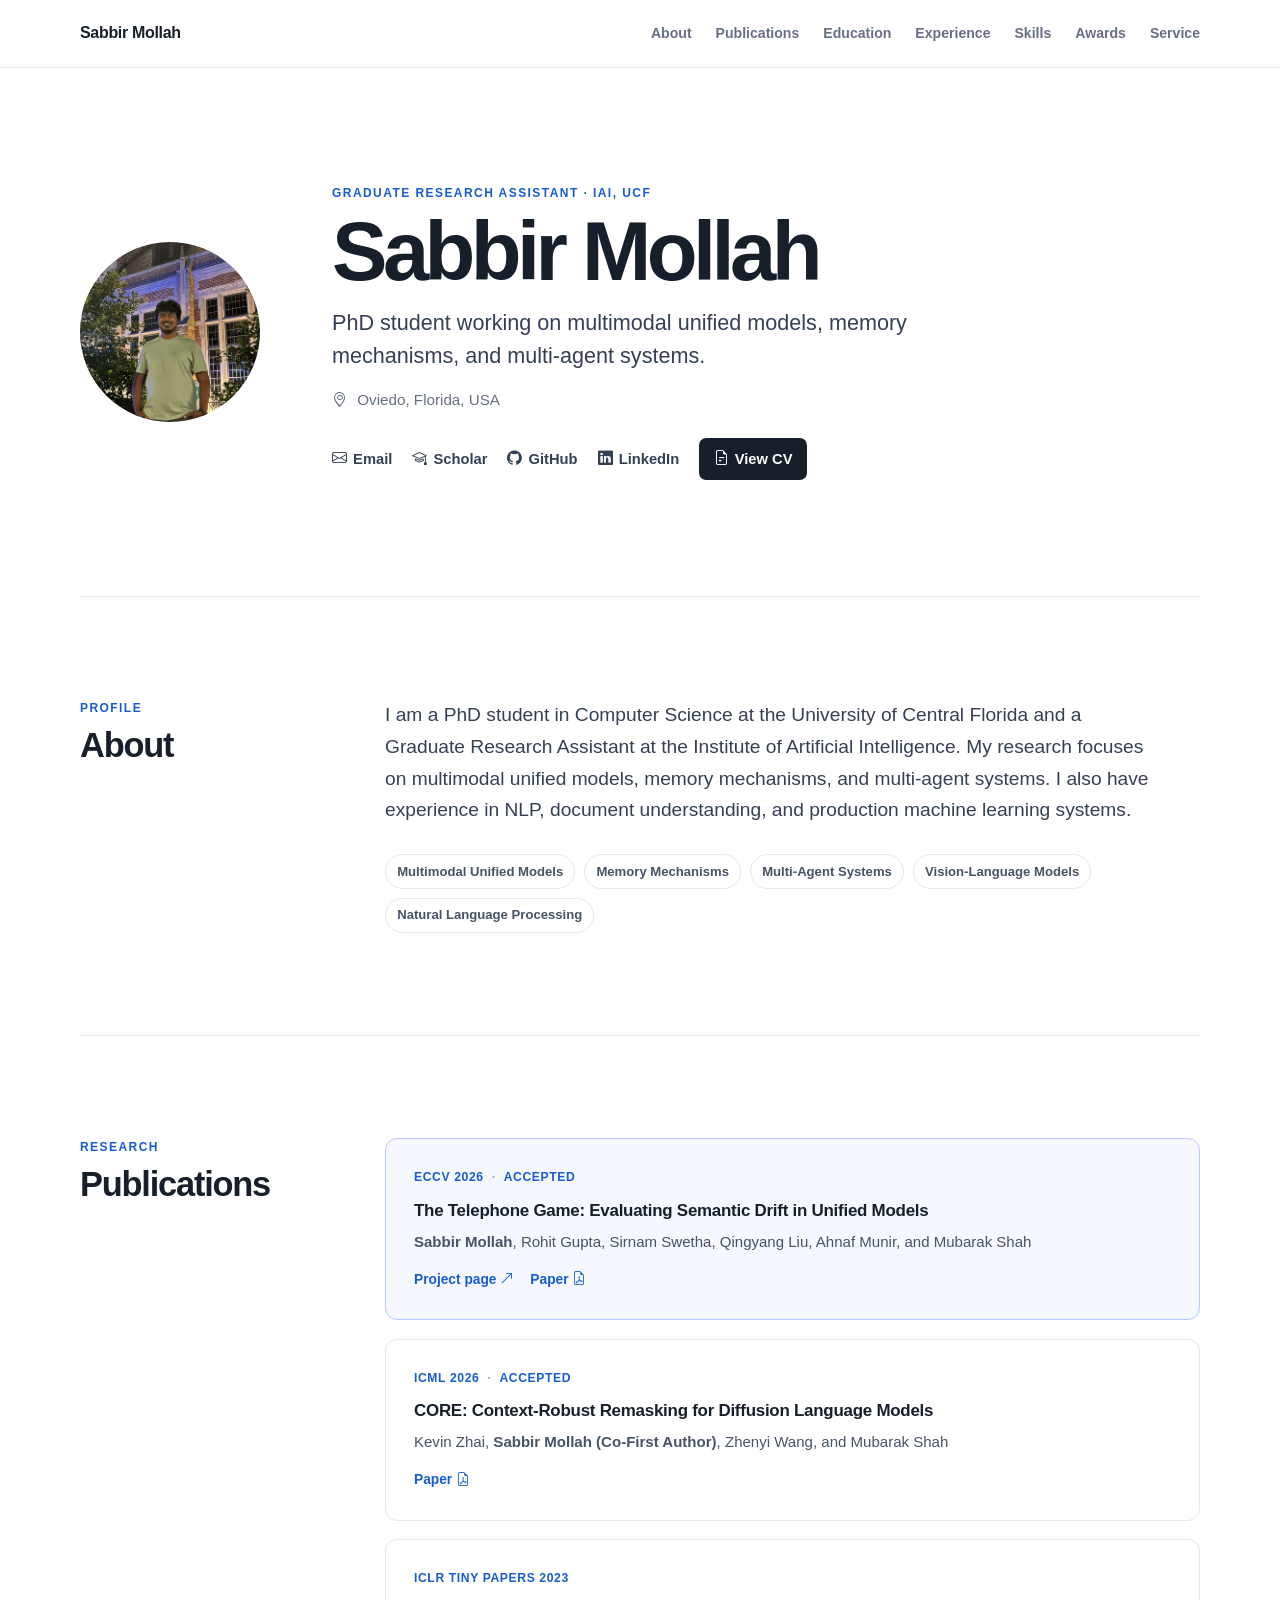
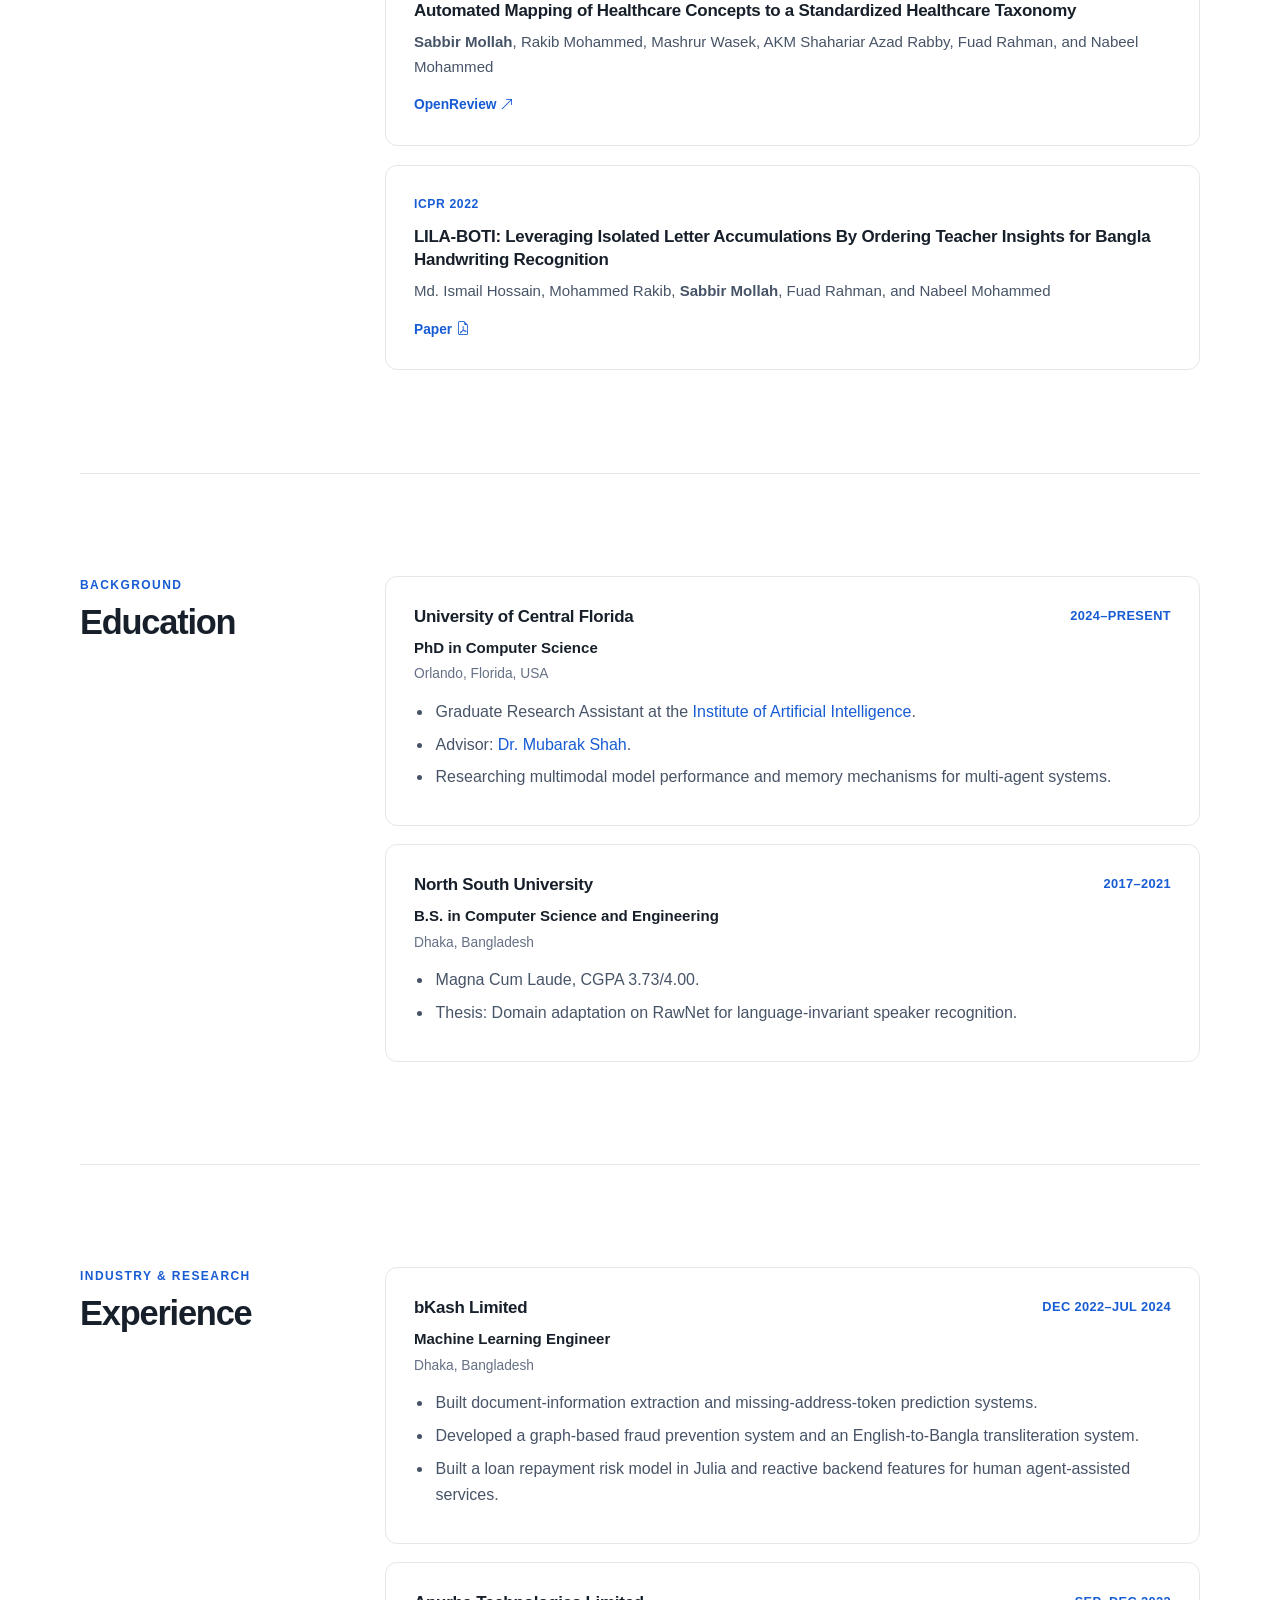
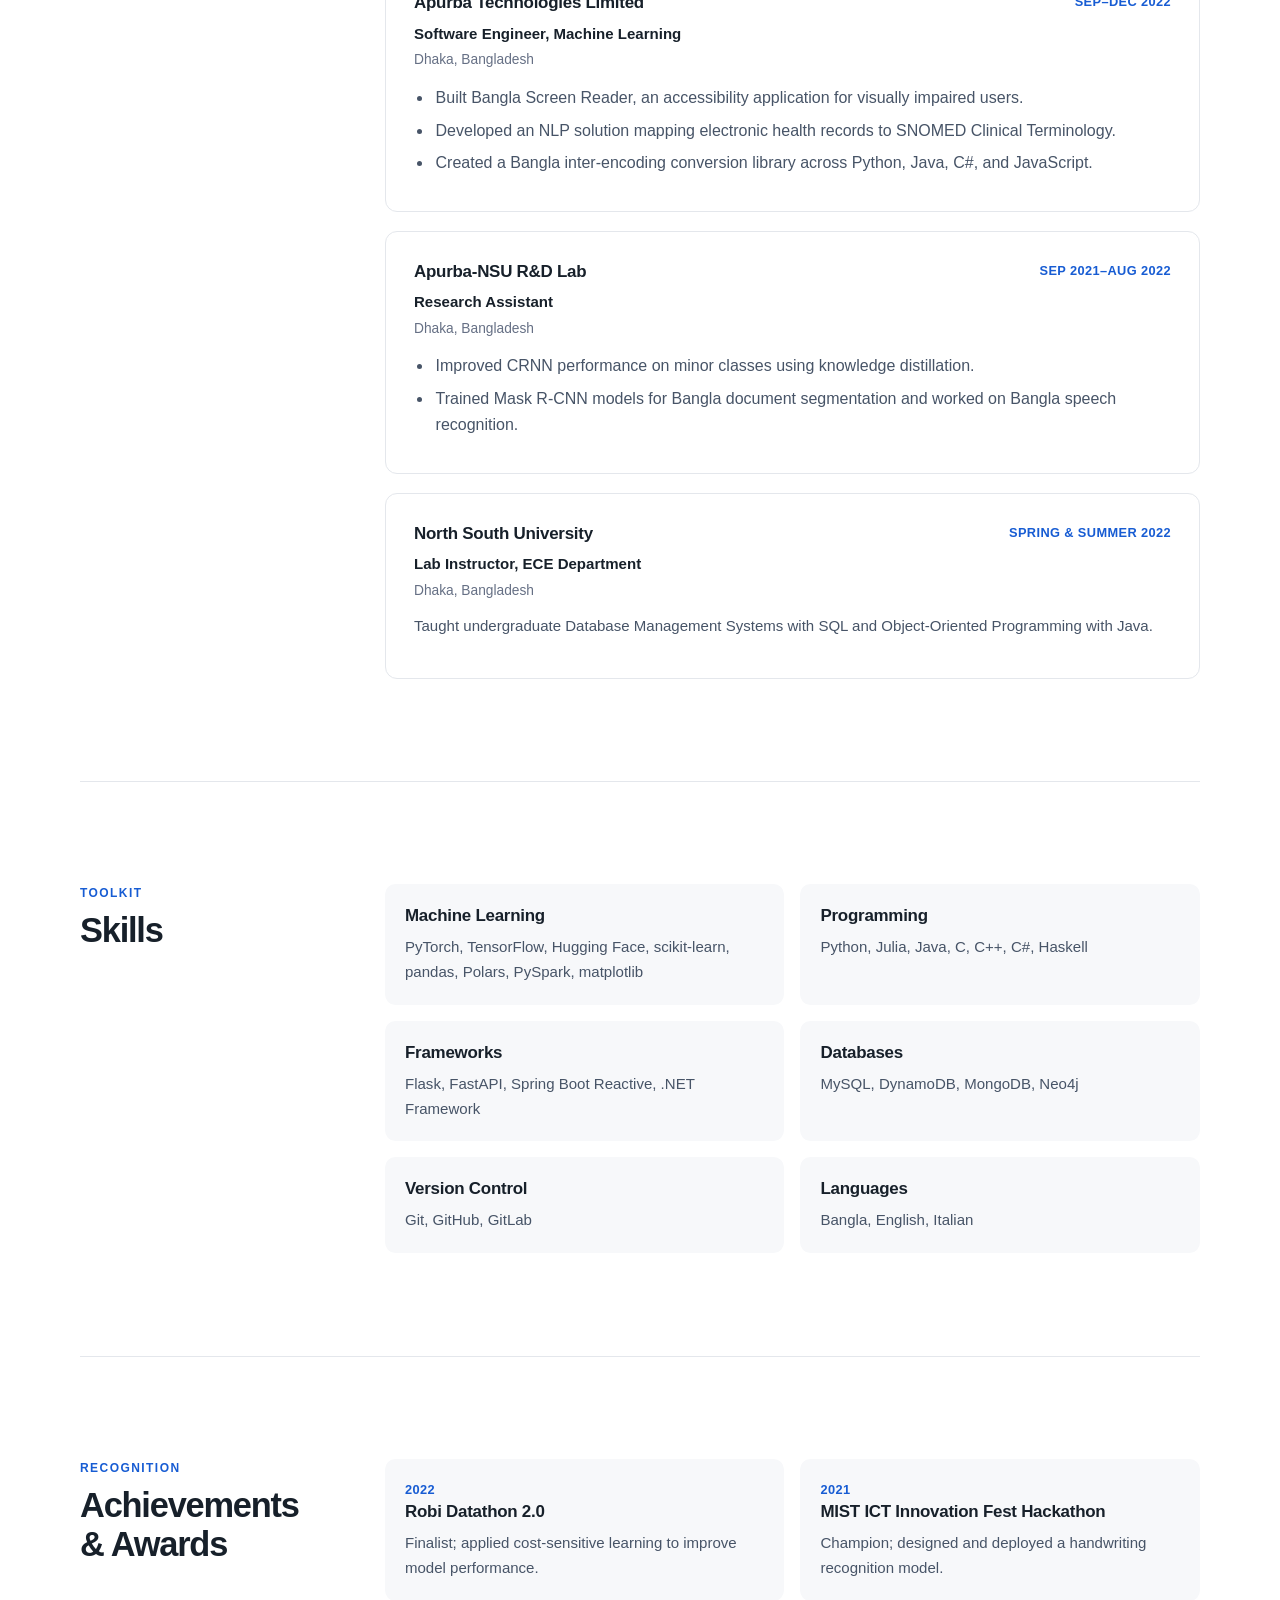
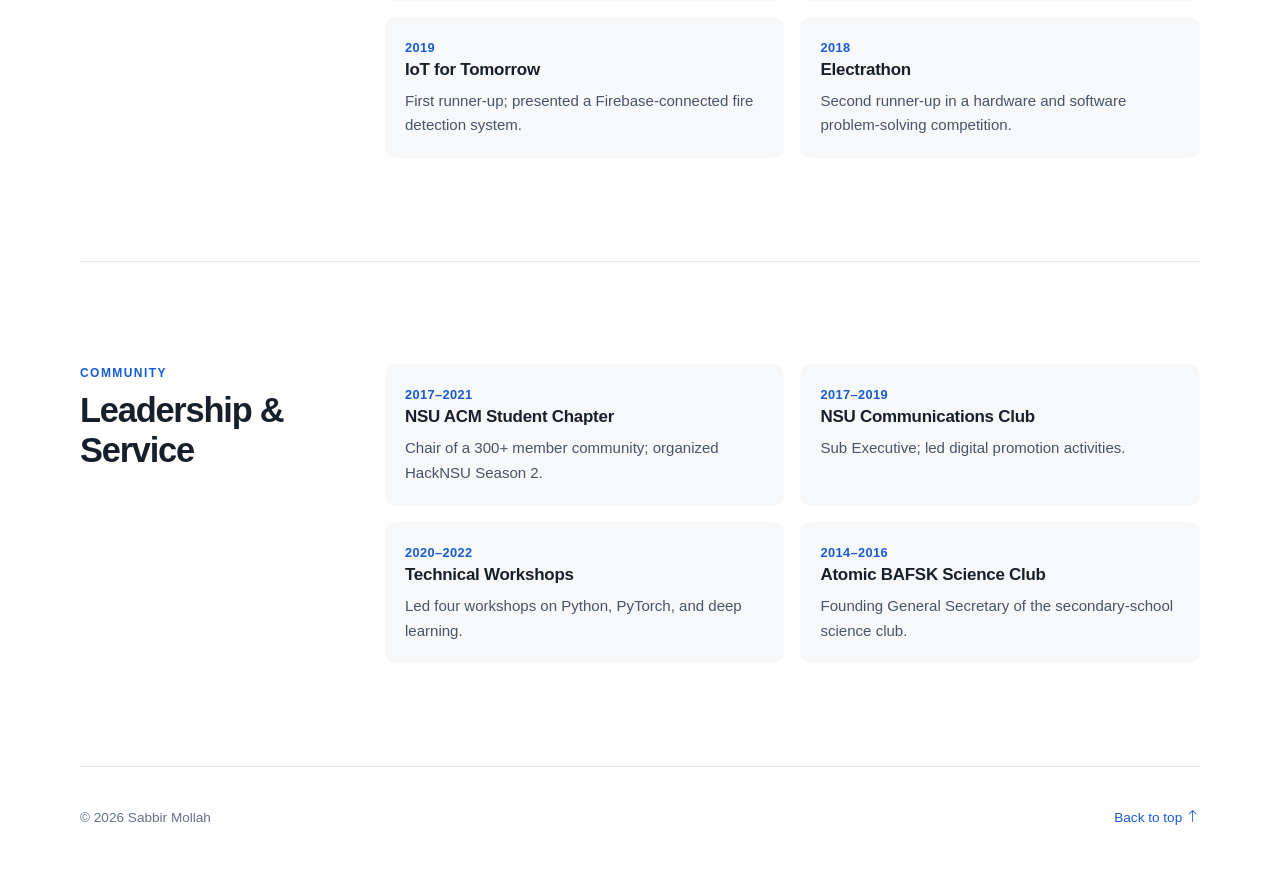
==== commit 6bc201a6: "Update CV, and overall theme." ====
--- a/index.html
+++ b/index.html
@@ -2,491 +2,274 @@
 <html lang="en">
 
 <head>
-  <meta charset="UTF-8" />
-  <meta name="viewport" content="width=device-width, initial-scale=1" />
+  <meta charset="UTF-8">
+  <meta name="viewport" content="width=device-width, initial-scale=1">
+  <meta name="description" content="Sabbir Mollah — PhD student and graduate research assistant at the University of Central Florida.">
   <title>Sabbir Mollah</title>
-
-  <link href="https://cdn.jsdelivr.net/npm/bootstrap-icons@1.10.5/font/bootstrap-icons.css" rel="stylesheet">
-
-  <style>
-    /* Reset & Base */
-    *,
-    *::before,
-    *::after {
-      box-sizing: border-box;
-      margin: 0;
-      padding: 0;
-    }
-
-    html {
-      scroll-behavior: smooth;
-    }
-
-    body {
-      font-family: "Helvetica Neue", Helvetica, Arial, sans-serif;
-      line-height: 1.6;
-      background-color: #fff;
-      color: #222;
-      max-width: 1200px;
-      margin: 3rem auto 2rem;
-      padding: 0 1rem;
-    }
-
-    /* Navbar */
-    nav#navbar {
-      position: sticky;
-      top: 0;
-      background: #fff;
-      border-bottom: 1px solid #eee;
-      padding: 0.7rem 1rem;
-      display: flex;
-      flex-wrap: wrap;
-      justify-content: center;
-      gap: 1rem;
-      z-index: 1000;
-      font-weight: 600;
-      font-size: 0.95rem;
-    }
-
-    nav a {
-      color: #0077cc;
-      text-decoration: none;
-      padding: 0.25rem 0.5rem;
-      border-radius: 4px;
-      transition: background-color 0.2s ease;
-    }
-
-    nav a:hover,
-    nav a:focus {
-      background-color: #e0f0ff;
-      outline: none;
-    }
-
-    /* Header */
-    header {
-      display: flex;
-      flex-wrap: wrap;
-      align-items: flex-start;
-      gap: 1rem;
-      padding-top: 1.5rem;
-    }
-
-    header img {
-      width: 140px;
-      height: 140px;
-      border-radius: 50%;
-      object-fit: cover;
-      border: 2px solid #0077cc;
-      flex-shrink: 0;
-    }
-
-    header h1 {
-      font-size: 2.2rem;
-      font-weight: 700;
-      color: #111;
-      margin: 0;
-    }
-
-    .role {
-      font-weight: 600;
-      color: #555;
-      font-size: 1.1rem;
-      margin: 0.3rem 0;
-    }
-
-    .contact {
-      margin-top: 0.5rem;
-      font-size: 0.9rem;
-      color: #666;
-    }
-
-    .contact a {
-      color: #0077cc;
-      text-decoration: none;
-      margin-right: 1rem;
-    }
-
-    .social-links {
-      flex-basis: 100%;
-      margin-top: 1rem;
-      font-size: 0.95rem;
-    }
-
-    .social-links a {
-      margin-right: 12px;
-      text-decoration: none;
-    }
-
-    .social-links a i {
-      margin-right: 4px;
-    }
-
-    .cv-link {
-      background: #0077cc;
-      color: #fff;
-      padding: 4px 8px;
-      border-radius: 4px;
-    }
-
-    /* Sections */
-    section {
-      margin-bottom: 2rem;
-    }
-
-    h2 {
-      border-bottom: 1px solid #eee;
-      padding-bottom: 0.3rem;
-      margin-top: 2rem;
-      font-weight: 600;
-      color: #111;
-      font-size: 1.4rem;
-    }
-
-    p,
-    li {
-      font-size: 1rem;
-      margin-bottom: 0.8rem;
-      color: #444;
-    }
-
-    ul {
-      list-style-type: disc;
-      margin-left: 1.2rem;
-    }
-
-    a {
-      color: #0077cc;
-      text-decoration: none;
-    }
-
-    a:hover {
-      text-decoration: underline;
-    }
-
-    .experience-item {
-      margin-bottom: 1.5rem;
-    }
-
-    .job-title {
-      font-weight: 600;
-    }
-
-    .job-location-date {
-      font-style: italic;
-      font-size: 0.9rem;
-      margin-bottom: 0.5rem;
-    }
-
-    /* Responsive */
-
-
-    @media (max-width: 480px) {
-      body {
-        margin: 1rem auto;
-        padding: 0 0.5rem;
-      }
-
-      header {
-        flex-direction: column;
-        align-items: center;
-        text-align: center;
-      }
-
-      .contact {
-        text-align: center;
-      }
-
-      nav#navbar {
-        position: fixed;
-        top: 0;
-        width: 100%;
-        background: #fff;
-        font-size: 0.9rem;
-        padding: 10px 20px;
-        box-shadow: 0 2px 5px rgba(0, 0, 0, 0.1);
-      }
-
-      .social-links {
-        text-align: center;
-      }
-    }
-  </style>
+  <link rel="preconnect" href="https://cdn.jsdelivr.net">
+  <link rel="stylesheet" href="https://cdn.jsdelivr.net/npm/bootstrap-icons@1.10.5/font/bootstrap-icons.css">
+  <link rel="stylesheet" href="index.css">
 </head>
 
 <body>
-  <!-- Navbar -->
-  <nav id="navbar">
-    <a href="#about">About</a>
-    <a href="#education">Education</a>
-    <a href="#interests">Interests</a>
-    <a href="#publications">Publications</a>
-    <a href="#experience">Experience</a>
-    <a href="#skills">Skills</a>
-    <a href="#certifications">Certifications</a>
-    <a href="#achievements">Achievements</a>
-    <a href="#projects">Projects</a>
-    <a href="#extracurricular">Extracurricular</a>
+  <nav class="site-nav" aria-label="Primary navigation">
+    <a class="nav-name" href="#top">Sabbir Mollah</a>
+    <div class="nav-links">
+      <a href="#about">About</a>
+      <a href="#publications">Publications</a>
+      <a href="#education">Education</a>
+      <a href="#experience">Experience</a>
+      <a href="#skills">Skills</a>
+      <a href="#achievements">Awards</a>
+      <a href="#service">Service</a>
+    </div>
   </nav>
 
-  <!-- Header -->
-  <header>
-    <img src="static/display-image.jpg" alt="Sabbir's Photo" />
-    <div style="flex: 1; min-width: 250px;">
-      <h1>Sabbir Mollah</h1>
-      <p class="role">PhD Student | CRCV Lab | University of Central Florida</p>
-      <p class="contact">
-        📍 Orlando, Florida<br>
-        ✉️ <a href="">mollahsabbir [at] gmail [dot] com</a><br>
-        ✉️ <a href="">sabbir.mollah [at] ucf [dot] edu</a>
-      </p>
-    </div>
-    <div class="social-links">
-      <a href="https://linkedin.com/in/mollahsabbir" target="_blank" style="color: #0077b5;"><i
-          class="bi bi-linkedin"></i>LinkedIn</a> |
-      <a href="https://scholar.google.com/citations?user=XRGB2UcAAAAJ" target="_blank" style="color: #4285F4;"><i
-          class="bi bi-google"></i>Google Scholar</a> |
-      <a href="https://github.com/mollahsabbir" target="_blank" style="color: #333;"><i
-          class="bi bi-github"></i>GitHub</a> |
-      <a href="https://medium.com/@mollahsabbir" target="_blank" style="color: #000;"><i
-          class="bi bi-medium"></i>Medium</a> |
-      <a href="static/SabbirMollah_CV.pdf" class="cv-link" target="_blank"><i
-          class="bi bi-file-earmark-person"></i>CV</a>
-    </div>
-  </header>
-
-
-
-
-  <section id="about">
-    <h2>About</h2>
-    <p>Hello! I'm a 2nd year PhD student at University of Central Florida. I am currently working on improving Unified Models that can understand and generate multimodal data. My recent works include evaluating loss of semantic meaning across repeatitive T2I and I2T operations using Unified Models.</p>
-  </section>
-
-  <section id="publications">
-  <h2>Publications</h2>
-
-  <p>
-    <em><a href="projects/semantic-drift.html">
-      The Telephone Game: Evaluating Semantic Drift in Unified Models
-    </a></em>
-    <span>(Preprint, arXiv:2509.04438)</span>
-  </p>
-
-  <details>
-    <summary>Abstract (click to expand)</summary>
-    <p>
-      Employing a single, unified model (UM) for both visual understanding (image-to-text: I2T)
-      and visual generation (text-to-image: T2I) has opened a new direction in Visual Language
-      Model (VLM) research. While UMs can also support broader unimodal tasks (e.g., text-to-text,
-      image-to-image), we focus on the core cross-modal pair T2I and I2T. Existing evaluation
-      benchmarks consider these capabilities in isolation: FID and GenEval for T2I, and benchmarks
-      such as MME, MMBench for I2T. These isolated single-pass metrics do not reveal
-      cross-consistency—whether a model that “understands” a concept can also “render” it. To
-      address this, we introduce the Semantic Drift Protocol (SDP), a cyclic evaluation method
-      that alternates I2T and T2I to quantify semantic drift. We propose two metrics:
-      Mean Cumulative Drift (MCD) and Multi-Generation GenEval (MGG). Evaluated on our
-      Nocaps+Docci400 benchmark across seven recent models, SDP reveals strong differences in
-      cross-modal stability, highlighting its importance as a complement to standard evaluations.
-    </p>
-  </details>
-
-  <p>
-    <a href="https://arxiv.org/pdf/2509.04438" target="_blank" rel="noopener">[PDF]</a>
-  </p>
-
-  <p>
-    <em>LILA-BOTI: Leveraging Isolated Letter Accumulations By Ordering Teacher Insights for Bangla Handwriting Recognition</em>. ICPR 2022, Montréal Québec.
-  </p>
-  <details>
-    <summary>Abstract (click to expand)</summary>
-    <p>
-      Word-level handwritten OCR remains a challenge for morphologically rich languages like
-      Bangla. This paper introduces two knowledge distillation methods improving performance on
-      minor classes and overall recognition rates, achieving up to a 4.5% gain over base models.
-    </p>
-  </details>
-  <p>
-    <a href="https://arxiv.org/abs/2205.11420" target="_blank" rel="noopener">[PDF]</a>
-  </p>
-</section>
-
-
-  <section id="education">
-
-    <h2>Education</h2>
-    <p><strong>University of Central Florida</strong><br />
-      Pursuing PhD in Computer Science<br />
-      Aug 2024 - Current, Orlando, Florida<br />
-      Research Area: Computer Vision, Multimodal Learning, Visual Language Models<br />
-      Supervisor: <a href="https://www.crcv.ucf.edu/person/mubarak-shah/" target="_blank">Dr. Mubarak Shah</a><br />
-      Lab: <a href="https://www.crcv.ucf.edu/" target="_blank">Center for Research in Computer Vision (CRCV)</a></p>
-
-    <p><strong>North South University</strong><br />
-      B.S. In Computer Science and Engineering<br />
-      Jan 2017 - May 2021, Dhaka, Bangladesh<br />
-      Graduated with Magna Cum Laude distinction, CGPA 3.73/4.00<br />
-      Thesis: Domain Adaptation on Speaker Recognition Problem with RawNet<br />
-      Relevant Courses: Pattern Recognition and Neural Network, Natural Language Processing, Introduction to Linear
-      Algebra.</p>
-
-    <!-- <p><strong>BAF Shaheen College Kurmitola</strong><br />
-      HSC - Higher Secondary Certificate<br />
-      2014 - 2016, Dhaka, Bangladesh<br />
-      GPA: 5.00/5.00</p>
-
-    <p><strong>Rajoir Gopalgonj KJS Pilot Institution</strong><br />
-      SSC - Secondary School Certificate<br />
-      2012 - 2014, Dhaka, Bangladesh<br />
-      GPA: 5.00/5.00</p> -->
-  </section>
-
-  <section id="interests">
-    <h2>Interests</h2>
-    <ul>
-      <li>Unified Models (Visual Understanding + Visual Generation)</li>
-      <li>Vision Language Models</li>
-      <li>Natural Language Processing</li>
-    </ul>
-  </section>
-
-  
-
-  <section id="experience">
-    <h2>Experience</h2>
-
-    <div class="experience-item">
-      <h3>BKASH Limited</h3>
-      <p class="job-title">Machine Learning Engineer</p>
-      <p class="job-location-date">Dhaka, Bangladesh (Dec 2022 - July 2024)</p>
-      <ul>
-        <li>Extracted information from printed documents.</li>
-        <li>Developed fraud prevention system using a graph database.</li>
-        <li>Predicted missing post office names from user data.</li>
-        <li>Implemented comprehensive English to Bangla machine transliteration.</li>
-        <li>Built loan repayment and risk assessment models using Julia.</li>
-        <li>Developed backend features with Reactive Programming to enable human-agent-assisted services.</li>
-      </ul>
-    </div>
-
-    <div class="experience-item">
-      <h3>Apurba Technologies Ltd.</h3>
-      <p class="job-title">Software Engineer, Machine Learning</p>
-      <p class="job-location-date">Dhaka, Bangladesh (Sep 2022 - Dec 2022)</p>
-      <ul>
-        <li>Designed and developed machine learning solutions.</li>
-        <li>Researched and documented ML-based approaches.</li>
-      </ul>
-    </div>
-
-    <div class="experience-item">
-      <h3>Apurba-NSU R&D Lab</h3>
-      <p class="job-title">Part-Time Research Assistant</p>
-      <p class="job-location-date">Dhaka, Bangladesh (Sep 2021 - Aug 2022)</p>
-      <ul>
-        <li>Published a paper on improving OCR performance for morphologically rich languages like Bangla.</li>
-        <li>Contributed to multiple NLP-based projects.</li>
-      </ul>
-    </div>
-
-    <div class="experience-item">
-      <h3>ECE Department, North South University</h3>
-      <p class="job-title">Part-Time Lab Instructor</p>
-      <p class="job-location-date">Dhaka, Bangladesh (Spring 2022 & Summer 2022)</p>
-      <ul>
-        <li>Taught Database Management Systems (SQL) and Object-Oriented Programming (Java) to classes of ~40 students.
-        </li>
-        <li>Prepared lab materials, exam questions, and assessed student projects.</li>
-      </ul>
-    </div>
-  </section>
-
-
-  <section id="skills">
-    <h2>Skills</h2>
-    <ul>
-      <li><strong>Programming:</strong> Python, C, C++, Java; familiar with C#, PHP, JavaScript.</li>
-      <li><strong>Development:</strong> Clean Coding, Object-Oriented Design Patterns.</li>
-      <li><strong>Machine Learning:</strong> PyTorch, Keras, scikit-learn, pandas, pyspark, matplotlib.</li>
-      <li><strong>Database:</strong> Intermediate to advanced MySQL.</li>
-      <li><strong>Version Control:</strong> Git best practices.</li>
-      <li><strong>Communications:</strong> Skilled in public speaking and paper writing.</li>
-      <li><strong>Languages:</strong> Bangla, English, Italian.</li>
-    </ul>
-  </section>
-
-  <section id="certifications">
-    <h2>Certifications</h2>
-    <ul>
-      <li>Deep Learning Specialization - Coursera, November 29, 2020</li>
-      <li>Machine Learning - Coursera, July 21, 2020</li>
-      <li>Introduction to Philosophy - Coursera, August 8, 2020</li>
-    </ul>
-  </section>
-
-  <section id="achievements">
-    <h2>Achievements</h2>
-    <p><strong>Robi Datathon 2.0</strong> – Finalists<br />
-      Robi, Axiata Ltd., 2022, Dhaka<br />
-      Top 25 out of 384 teams. Worked with geospatial data, optimized pyspark queries, and implemented cost-sensitive
-      learning to improve model performance.</p>
-
-    <p><strong>MIST Inter-University ICT Innovation Fest Hackathon</strong> – Champions<br />
-      MIST, 2021, Dhaka<br />
-      Developed handwriting recognition and identification models.</p>
-
-    <p><strong>IOT For Tomorrow</strong> – First Runners Up<br />
-      NSU IEEE Student Branch, 2019, Dhaka<br />
-      Presented a fire detection circuit with microcontroller integration to Firebase.</p>
-
-    <p><strong>Electrathon</strong> – 2nd Runners Up<br />
-      NSU IEEE Student Branch, 2018, Dhaka<br />
-      Created python automation using Selenium and an Arduino-based solution.</p>
-
-    <p><strong>National Talent Hunt</strong> – Best Talent in Computer and Math<br />
-      Bangladesh Education Ministry, 2012, Dhaka<br />
-      Participated in district-level competitive tests in Mathematics and Computer Science.</p>
-  </section>
-
-
-  <section id="extracurricular">
-    <h2>Extracurricular</h2>
-
-    <p><strong>NSU ACM Student Chapter</strong> – Chapter Chair<br />
-      Dhaka, Bangladesh, 2017–2021<br />
-      Elected as Chair of a community of over 300 members. Planned and organized HackNSU Season 2, an inter-university
-      hackathon with 25+ participating teams.</p>
-
-    <p><strong>NSU Communications Club</strong> – Sub Executive<br />
-      Dhaka, Bangladesh, 2017–2019<br />
-      Led the Promotions team responsible for digital advertising.</p>
-
-    <p><strong>NSU Cultural Club</strong> – General Member<br />
-      Dhaka, Bangladesh, 2017–2019<br />
-      Supported artists in organizing on-campus cultural events and contributed to campus decoration during national and
-      local festivities.</p>
-
-    <p><strong>Workshops</strong> – Instructor<br />
-      Dhaka, Bangladesh, 2020, 2021, 2022<br />
-      Delivered four workshops on Python, PyTorch, and deep learning.</p>
-
-    <p><strong>Atomic BAFSK Science Club</strong> – Founding General Secretary<br />
-      Dhaka, Bangladesh, 2014–2016<br />
-      Took initiative to establish the Science Club at secondary school level.</p>
-  </section>
+  <main id="top">
+    <header class="hero">
+      <img class="portrait" src="static/display-image.jpg" alt="Portrait of Sabbir Mollah">
+      <div class="hero-copy">
+        <p class="eyebrow">Graduate Research Assistant · IAI, UCF</p>
+        <h1>Sabbir Mollah</h1>
+        <p class="intro">
+          PhD student working on multimodal unified models, memory mechanisms, and multi-agent systems.
+        </p>
+        <p class="location"><i class="bi bi-geo-alt" aria-hidden="true"></i> Oviedo, Florida, USA</p>
+        <div class="contact-links" aria-label="Contact and profile links">
+          <a href="mailto:mollahsabbir@gmail.com"><i class="bi bi-envelope" aria-hidden="true"></i>Email</a>
+          <a href="https://scholar.google.com/citations?user=XRGB2UcAAAAJ" target="_blank" rel="noopener"><i class="bi bi-mortarboard" aria-hidden="true"></i>Scholar</a>
+          <a href="https://github.com/mollahsabbir" target="_blank" rel="noopener"><i class="bi bi-github" aria-hidden="true"></i>GitHub</a>
+          <a href="https://linkedin.com/in/mollahsabbir" target="_blank" rel="noopener"><i class="bi bi-linkedin" aria-hidden="true"></i>LinkedIn</a>
+          <a class="primary-link" href="static/SabbirMollah_CV.pdf" target="_blank" rel="noopener"><i class="bi bi-file-earmark-text" aria-hidden="true"></i>View CV</a>
+        </div>
+      </div>
+    </header>
+
+    <section id="about">
+      <div class="section-heading">
+        <p>Profile</p>
+        <h2>About</h2>
+      </div>
+      <div class="section-content">
+        <p class="lead">
+          I am a PhD student in Computer Science at the University of Central Florida and a Graduate
+          Research Assistant at the Institute of Artificial Intelligence. My research focuses on
+          multimodal unified models, memory mechanisms, and multi-agent systems. I also have experience
+          in NLP, document understanding, and production machine learning systems.
+        </p>
+        <div class="tag-list" aria-label="Research interests">
+          <span>Multimodal Unified Models</span>
+          <span>Memory Mechanisms</span>
+          <span>Multi-Agent Systems</span>
+          <span>Vision-Language Models</span>
+          <span>Natural Language Processing</span>
+        </div>
+      </div>
+    </section>
+
+    <section id="publications">
+      <div class="section-heading">
+        <p>Research</p>
+        <h2>Publications</h2>
+      </div>
+      <div class="section-content publication-list">
+        <article class="publication featured">
+          <div class="publication-meta">
+            <span>ECCV 2026</span>
+            <span>Accepted</span>
+          </div>
+          <h3><a href="projects/semantic-drift.html">The Telephone Game: Evaluating Semantic Drift in Unified Models</a></h3>
+          <p><strong>Sabbir Mollah</strong>, Rohit Gupta, Sirnam Swetha, Qingyang Liu, Ahnaf Munir, and Mubarak Shah</p>
+          <div class="paper-links">
+            <a href="projects/semantic-drift.html">Project page <i class="bi bi-arrow-up-right" aria-hidden="true"></i></a>
+            <a href="https://arxiv.org/pdf/2509.04438" target="_blank" rel="noopener">Paper <i class="bi bi-file-earmark-pdf" aria-hidden="true"></i></a>
+          </div>
+        </article>
+
+        <article class="publication">
+          <div class="publication-meta">
+            <span>ICML 2026</span>
+            <span>Accepted</span>
+          </div>
+          <h3>CORE: Context-Robust Remasking for Diffusion Language Models</h3>
+          <p>Kevin Zhai, <strong>Sabbir Mollah (Co-First Author)</strong>, Zhenyi Wang, and Mubarak Shah</p>
+          <div class="paper-links">
+            <a href="https://arxiv.org/pdf/2602.04096" target="_blank" rel="noopener">Paper <i class="bi bi-file-earmark-pdf" aria-hidden="true"></i></a>
+          </div>
+        </article>
+
+        <article class="publication">
+          <div class="publication-meta">
+            <span>ICLR Tiny Papers 2023</span>
+          </div>
+          <h3>Automated Mapping of Healthcare Concepts to a Standardized Healthcare Taxonomy</h3>
+          <p><strong>Sabbir Mollah</strong>, Rakib Mohammed, Mashrur Wasek, AKM Shahariar Azad Rabby, Fuad Rahman, and Nabeel Mohammed</p>
+          <div class="paper-links">
+            <a href="https://openreview.net/forum?id=87oCobKKS6x" target="_blank" rel="noopener">OpenReview <i class="bi bi-arrow-up-right" aria-hidden="true"></i></a>
+          </div>
+        </article>
+
+        <article class="publication">
+          <div class="publication-meta">
+            <span>ICPR 2022</span>
+          </div>
+          <h3>LILA-BOTI: Leveraging Isolated Letter Accumulations By Ordering Teacher Insights for Bangla Handwriting Recognition</h3>
+          <p>Md. Ismail Hossain, Mohammed Rakib, <strong>Sabbir Mollah</strong>, Fuad Rahman, and Nabeel Mohammed</p>
+          <div class="paper-links">
+            <a href="https://arxiv.org/abs/2205.11420" target="_blank" rel="noopener">Paper <i class="bi bi-file-earmark-pdf" aria-hidden="true"></i></a>
+          </div>
+        </article>
+      </div>
+    </section>
+
+    <section id="education">
+      <div class="section-heading">
+        <p>Background</p>
+        <h2>Education</h2>
+      </div>
+      <div class="section-content timeline">
+        <article>
+          <div class="item-header">
+            <div>
+              <h3>University of Central Florida</h3>
+              <p class="item-role">PhD in Computer Science</p>
+            </div>
+            <p class="item-date">2024–Present</p>
+          </div>
+          <p class="muted">Orlando, Florida, USA</p>
+          <ul>
+            <li>Graduate Research Assistant at the <a href="https://iai.ucf.edu/" target="_blank" rel="noopener">Institute of Artificial Intelligence</a>.</li>
+            <li>Advisor: <a href="https://www.crcv.ucf.edu/person/mubarak-shah/" target="_blank" rel="noopener">Dr. Mubarak Shah</a>.</li>
+            <li>Researching multimodal model performance and memory mechanisms for multi-agent systems.</li>
+          </ul>
+        </article>
+        <article>
+          <div class="item-header">
+            <div>
+              <h3>North South University</h3>
+              <p class="item-role">B.S. in Computer Science and Engineering</p>
+            </div>
+            <p class="item-date">2017–2021</p>
+          </div>
+          <p class="muted">Dhaka, Bangladesh</p>
+          <ul>
+            <li>Magna Cum Laude, CGPA 3.73/4.00.</li>
+            <li>Thesis: Domain adaptation on RawNet for language-invariant speaker recognition.</li>
+          </ul>
+        </article>
+      </div>
+    </section>
+
+    <section id="experience">
+      <div class="section-heading">
+        <p>Industry &amp; Research</p>
+        <h2>Experience</h2>
+      </div>
+      <div class="section-content timeline">
+        <article>
+          <div class="item-header">
+            <div>
+              <h3>bKash Limited</h3>
+              <p class="item-role">Machine Learning Engineer</p>
+            </div>
+            <p class="item-date">Dec 2022–Jul 2024</p>
+          </div>
+          <p class="muted">Dhaka, Bangladesh</p>
+          <ul>
+            <li>Built document-information extraction and missing-address-token prediction systems.</li>
+            <li>Developed a graph-based fraud prevention system and an English-to-Bangla transliteration system.</li>
+            <li>Built a loan repayment risk model in Julia and reactive backend features for human agent-assisted services.</li>
+          </ul>
+        </article>
+        <article>
+          <div class="item-header">
+            <div>
+              <h3>Apurba Technologies Limited</h3>
+              <p class="item-role">Software Engineer, Machine Learning</p>
+            </div>
+            <p class="item-date">Sep–Dec 2022</p>
+          </div>
+          <p class="muted">Dhaka, Bangladesh</p>
+          <ul>
+            <li>Built Bangla Screen Reader, an accessibility application for visually impaired users.</li>
+            <li>Developed an NLP solution mapping electronic health records to SNOMED Clinical Terminology.</li>
+            <li>Created a Bangla inter-encoding conversion library across Python, Java, C#, and JavaScript.</li>
+          </ul>
+        </article>
+        <article>
+          <div class="item-header">
+            <div>
+              <h3>Apurba-NSU R&amp;D Lab</h3>
+              <p class="item-role">Research Assistant</p>
+            </div>
+            <p class="item-date">Sep 2021–Aug 2022</p>
+          </div>
+          <p class="muted">Dhaka, Bangladesh</p>
+          <ul>
+            <li>Improved CRNN performance on minor classes using knowledge distillation.</li>
+            <li>Trained Mask R-CNN models for Bangla document segmentation and worked on Bangla speech recognition.</li>
+          </ul>
+        </article>
+        <article>
+          <div class="item-header">
+            <div>
+              <h3>North South University</h3>
+              <p class="item-role">Lab Instructor, ECE Department</p>
+            </div>
+            <p class="item-date">Spring &amp; Summer 2022</p>
+          </div>
+          <p class="muted">Dhaka, Bangladesh</p>
+          <p>Taught undergraduate Database Management Systems with SQL and Object-Oriented Programming with Java.</p>
+        </article>
+      </div>
+    </section>
+
+    <section id="skills">
+      <div class="section-heading">
+        <p>Toolkit</p>
+        <h2>Skills</h2>
+      </div>
+      <div class="section-content skill-grid">
+        <article><h3>Machine Learning</h3><p>PyTorch, TensorFlow, Hugging Face, scikit-learn, pandas, Polars, PySpark, matplotlib</p></article>
+        <article><h3>Programming</h3><p>Python, Julia, Java, C, C++, C#, Haskell</p></article>
+        <article><h3>Frameworks</h3><p>Flask, FastAPI, Spring Boot Reactive, .NET Framework</p></article>
+        <article><h3>Databases</h3><p>MySQL, DynamoDB, MongoDB, Neo4j</p></article>
+        <article><h3>Version Control</h3><p>Git, GitHub, GitLab</p></article>
+        <article><h3>Languages</h3><p>Bangla, English, Italian</p></article>
+      </div>
+    </section>
+
+    <section id="achievements">
+      <div class="section-heading">
+        <p>Recognition</p>
+        <h2>Achievements &amp; Awards</h2>
+      </div>
+      <div class="section-content compact-grid">
+        <article><p class="item-date">2022</p><h3>Robi Datathon 2.0</h3><p>Finalist; applied cost-sensitive learning to improve model performance.</p></article>
+        <article><p class="item-date">2021</p><h3>MIST ICT Innovation Fest Hackathon</h3><p>Champion; designed and deployed a handwriting recognition model.</p></article>
+        <article><p class="item-date">2019</p><h3>IoT for Tomorrow</h3><p>First runner-up; presented a Firebase-connected fire detection system.</p></article>
+        <article><p class="item-date">2018</p><h3>Electrathon</h3><p>Second runner-up in a hardware and software problem-solving competition.</p></article>
+      </div>
+    </section>
+
+    <section id="service">
+      <div class="section-heading">
+        <p>Community</p>
+        <h2>Leadership &amp; Service</h2>
+      </div>
+      <div class="section-content compact-grid">
+        <article><p class="item-date">2017–2021</p><h3>NSU ACM Student Chapter</h3><p>Chair of a 300+ member community; organized HackNSU Season 2.</p></article>
+        <article><p class="item-date">2017–2019</p><h3>NSU Communications Club</h3><p>Sub Executive; led digital promotion activities.</p></article>
+        <article><p class="item-date">2020–2022</p><h3>Technical Workshops</h3><p>Led four workshops on Python, PyTorch, and deep learning.</p></article>
+        <article><p class="item-date">2014–2016</p><h3>Atomic BAFSK Science Club</h3><p>Founding General Secretary of the secondary-school science club.</p></article>
+      </div>
+    </section>
+  </main>
+
+  <footer>
+    <p>© 2026 Sabbir Mollah</p>
+    <a href="#top">Back to top <i class="bi bi-arrow-up" aria-hidden="true"></i></a>
+  </footer>
 </body>
-<script>
-  let lastScrollY = window.scrollY;
-  const navbar = document.getElementById('navbar');
-
-  window.addEventListener('scroll', () => {
-    if (window.scrollY > lastScrollY) {
-      navbar.style.top = "-100px";
-    } else {
-      navbar.style.top = "0";
-    }
-    lastScrollY = window.scrollY;
-  });
-</script>
-</body>
-
-</html>+
+</html>
--- a/index.css
+++ b/index.css
@@ -0,0 +1,452 @@
+:root {
+  --background: #ffffff;
+  --surface: #f7f8fa;
+  --text: #17202a;
+  --muted: #667085;
+  --line: #e4e7ec;
+  --accent: #175cd3;
+  --accent-dark: #15469c;
+  --max-width: 1120px;
+}
+
+*,
+*::before,
+*::after {
+  box-sizing: border-box;
+}
+
+html {
+  scroll-behavior: smooth;
+  scroll-padding-top: 5.5rem;
+}
+
+body {
+  margin: 0;
+  background: var(--background);
+  color: var(--text);
+  font-family: Inter, ui-sans-serif, -apple-system, BlinkMacSystemFont, "Segoe UI", sans-serif;
+  font-size: 1rem;
+  line-height: 1.65;
+  -webkit-font-smoothing: antialiased;
+}
+
+a {
+  color: var(--accent);
+  text-decoration: none;
+  text-underline-offset: 0.18em;
+}
+
+a:hover {
+  color: var(--accent-dark);
+  text-decoration: underline;
+}
+
+.site-nav {
+  position: sticky;
+  top: 0;
+  z-index: 10;
+  display: flex;
+  align-items: center;
+  justify-content: space-between;
+  gap: 2rem;
+  width: 100%;
+  min-height: 4.25rem;
+  padding: 0.8rem max(1.25rem, calc((100vw - var(--max-width)) / 2));
+  border-bottom: 1px solid rgba(228, 231, 236, 0.9);
+  background: rgba(255, 255, 255, 0.94);
+  backdrop-filter: blur(12px);
+}
+
+.nav-name {
+  flex: 0 0 auto;
+  color: var(--text);
+  font-weight: 720;
+  letter-spacing: -0.02em;
+}
+
+.nav-name:hover {
+  color: var(--text);
+  text-decoration: none;
+}
+
+.nav-links {
+  display: flex;
+  gap: clamp(0.8rem, 2vw, 1.5rem);
+  overflow-x: auto;
+  scrollbar-width: none;
+}
+
+.nav-links::-webkit-scrollbar {
+  display: none;
+}
+
+.nav-links a {
+  flex: 0 0 auto;
+  color: var(--muted);
+  font-size: 0.88rem;
+  font-weight: 600;
+}
+
+.nav-links a:hover {
+  color: var(--text);
+  text-decoration: none;
+}
+
+main,
+footer {
+  width: min(calc(100% - 2.5rem), var(--max-width));
+  margin-inline: auto;
+}
+
+.hero {
+  display: grid;
+  grid-template-columns: 180px minmax(0, 1fr);
+  align-items: center;
+  gap: clamp(2rem, 6vw, 4.5rem);
+  min-height: 33rem;
+  padding: clamp(4rem, 9vw, 7rem) 0;
+}
+
+.portrait {
+  width: 180px;
+  aspect-ratio: 1;
+  border-radius: 50%;
+  object-fit: cover;
+  filter: saturate(0.9);
+}
+
+.eyebrow,
+.section-heading > p {
+  margin: 0 0 0.45rem;
+  color: var(--accent);
+  font-size: 0.75rem;
+  font-weight: 750;
+  letter-spacing: 0.12em;
+  text-transform: uppercase;
+}
+
+h1,
+h2,
+h3,
+p {
+  margin-top: 0;
+}
+
+h1 {
+  margin-bottom: 0.8rem;
+  font-size: clamp(2.75rem, 7vw, 5.2rem);
+  font-weight: 750;
+  letter-spacing: -0.055em;
+  line-height: 0.98;
+}
+
+.intro {
+  max-width: 44rem;
+  margin-bottom: 0.9rem;
+  color: #344054;
+  font-size: clamp(1.1rem, 2.2vw, 1.35rem);
+  line-height: 1.55;
+}
+
+.location {
+  margin-bottom: 1.6rem;
+  color: var(--muted);
+  font-size: 0.95rem;
+}
+
+.location i,
+.contact-links i {
+  margin-right: 0.38rem;
+}
+
+.contact-links {
+  display: flex;
+  flex-wrap: wrap;
+  align-items: center;
+  gap: 0.65rem 1.25rem;
+}
+
+.contact-links a {
+  color: #344054;
+  font-size: 0.92rem;
+  font-weight: 650;
+}
+
+.contact-links .primary-link {
+  padding: 0.55rem 0.9rem;
+  border-radius: 0.45rem;
+  background: var(--text);
+  color: white;
+}
+
+.contact-links .primary-link:hover {
+  background: var(--accent);
+  text-decoration: none;
+}
+
+section {
+  display: grid;
+  grid-template-columns: minmax(140px, 0.28fr) minmax(0, 1fr);
+  gap: clamp(2rem, 6vw, 5rem);
+  padding: clamp(3.75rem, 8vw, 6.5rem) 0;
+  border-top: 1px solid var(--line);
+}
+
+.section-heading h2 {
+  margin: 0;
+  font-size: clamp(1.65rem, 3vw, 2.15rem);
+  letter-spacing: -0.035em;
+  line-height: 1.15;
+}
+
+.lead {
+  max-width: 48rem;
+  margin-bottom: 1.75rem;
+  color: #344054;
+  font-size: clamp(1.05rem, 2vw, 1.2rem);
+}
+
+.tag-list {
+  display: flex;
+  flex-wrap: wrap;
+  gap: 0.55rem;
+}
+
+.tag-list span {
+  padding: 0.35rem 0.7rem;
+  border: 1px solid var(--line);
+  border-radius: 999px;
+  color: #475467;
+  font-size: 0.82rem;
+  font-weight: 600;
+}
+
+.publication-list,
+.timeline {
+  display: grid;
+  gap: 1.15rem;
+}
+
+.publication,
+.timeline article {
+  padding: clamp(1.2rem, 3vw, 1.75rem);
+  border: 1px solid var(--line);
+  border-radius: 0.75rem;
+}
+
+.publication.featured {
+  border-color: #b2ccff;
+  background: #f5f8ff;
+}
+
+.publication-meta {
+  display: flex;
+  flex-wrap: wrap;
+  gap: 0.5rem;
+  margin-bottom: 0.7rem;
+}
+
+.publication-meta span {
+  color: var(--accent);
+  font-size: 0.76rem;
+  font-weight: 750;
+  letter-spacing: 0.05em;
+  text-transform: uppercase;
+}
+
+.publication-meta span + span::before {
+  content: "·";
+  margin-right: 0.5rem;
+  color: #98a2b3;
+}
+
+.publication h3,
+.timeline h3,
+.skill-grid h3,
+.compact-grid h3 {
+  margin-bottom: 0.45rem;
+  font-size: 1.06rem;
+  letter-spacing: -0.015em;
+  line-height: 1.4;
+}
+
+.publication h3 a {
+  color: var(--text);
+}
+
+.publication p,
+.timeline p,
+.skill-grid p,
+.compact-grid p {
+  margin-bottom: 0.7rem;
+  color: #475467;
+  font-size: 0.94rem;
+}
+
+.paper-links {
+  display: flex;
+  flex-wrap: wrap;
+  gap: 1rem;
+  margin-top: 0.9rem;
+}
+
+.paper-links a {
+  font-size: 0.86rem;
+  font-weight: 700;
+}
+
+.item-header {
+  display: flex;
+  justify-content: space-between;
+  gap: 1.5rem;
+}
+
+.item-role {
+  margin-bottom: 0.15rem !important;
+  color: var(--text) !important;
+  font-weight: 650;
+}
+
+.item-date {
+  flex: 0 0 auto;
+  color: var(--accent) !important;
+  font-size: 0.8rem !important;
+  font-weight: 750;
+  letter-spacing: 0.03em;
+  text-transform: uppercase;
+}
+
+.muted {
+  color: var(--muted) !important;
+  font-size: 0.86rem !important;
+}
+
+ul {
+  margin: 0.8rem 0 0;
+  padding-left: 1.2rem;
+  color: #475467;
+}
+
+li {
+  margin-bottom: 0.4rem;
+  padding-left: 0.15rem;
+}
+
+.skill-grid,
+.compact-grid {
+  display: grid;
+  grid-template-columns: repeat(2, minmax(0, 1fr));
+  gap: 1rem;
+}
+
+.skill-grid article,
+.compact-grid article {
+  padding: 1.25rem;
+  border-radius: 0.65rem;
+  background: var(--surface);
+}
+
+.skill-grid p,
+.compact-grid p {
+  margin-bottom: 0;
+}
+
+footer {
+  display: flex;
+  justify-content: space-between;
+  gap: 1rem;
+  padding: 2.5rem 0 4rem;
+  border-top: 1px solid var(--line);
+  color: var(--muted);
+  font-size: 0.85rem;
+}
+
+footer p {
+  margin: 0;
+}
+
+@media (max-width: 760px) {
+  html {
+    scroll-padding-top: 7rem;
+  }
+
+  .site-nav {
+    display: block;
+    padding-block: 0.7rem;
+  }
+
+  .nav-name {
+    display: block;
+    margin-bottom: 0.4rem;
+  }
+
+  .nav-links {
+    margin-inline: -1.25rem;
+    padding-inline: 1.25rem;
+  }
+
+  .hero {
+    grid-template-columns: 1fr;
+    gap: 1.75rem;
+    min-height: auto;
+    padding: 4rem 0;
+  }
+
+  .portrait {
+    width: 130px;
+  }
+
+  section {
+    grid-template-columns: 1fr;
+    gap: 1.75rem;
+    padding: 3.5rem 0;
+  }
+
+  .section-heading {
+    max-width: 22rem;
+  }
+}
+
+@media (max-width: 520px) {
+  main,
+  footer {
+    width: min(calc(100% - 2rem), var(--max-width));
+  }
+
+  h1 {
+    font-size: clamp(2.6rem, 15vw, 3.75rem);
+  }
+
+  .contact-links {
+    gap: 0.65rem 1rem;
+  }
+
+  .item-header {
+    display: block;
+  }
+
+  .skill-grid,
+  .compact-grid {
+    grid-template-columns: 1fr;
+  }
+
+  .publication,
+  .timeline article {
+    border-radius: 0.6rem;
+  }
+
+  footer {
+    display: block;
+  }
+
+  footer a {
+    display: inline-block;
+    margin-top: 0.5rem;
+  }
+}
+
+@media (prefers-reduced-motion: reduce) {
+  html {
+    scroll-behavior: auto;
+  }
+}
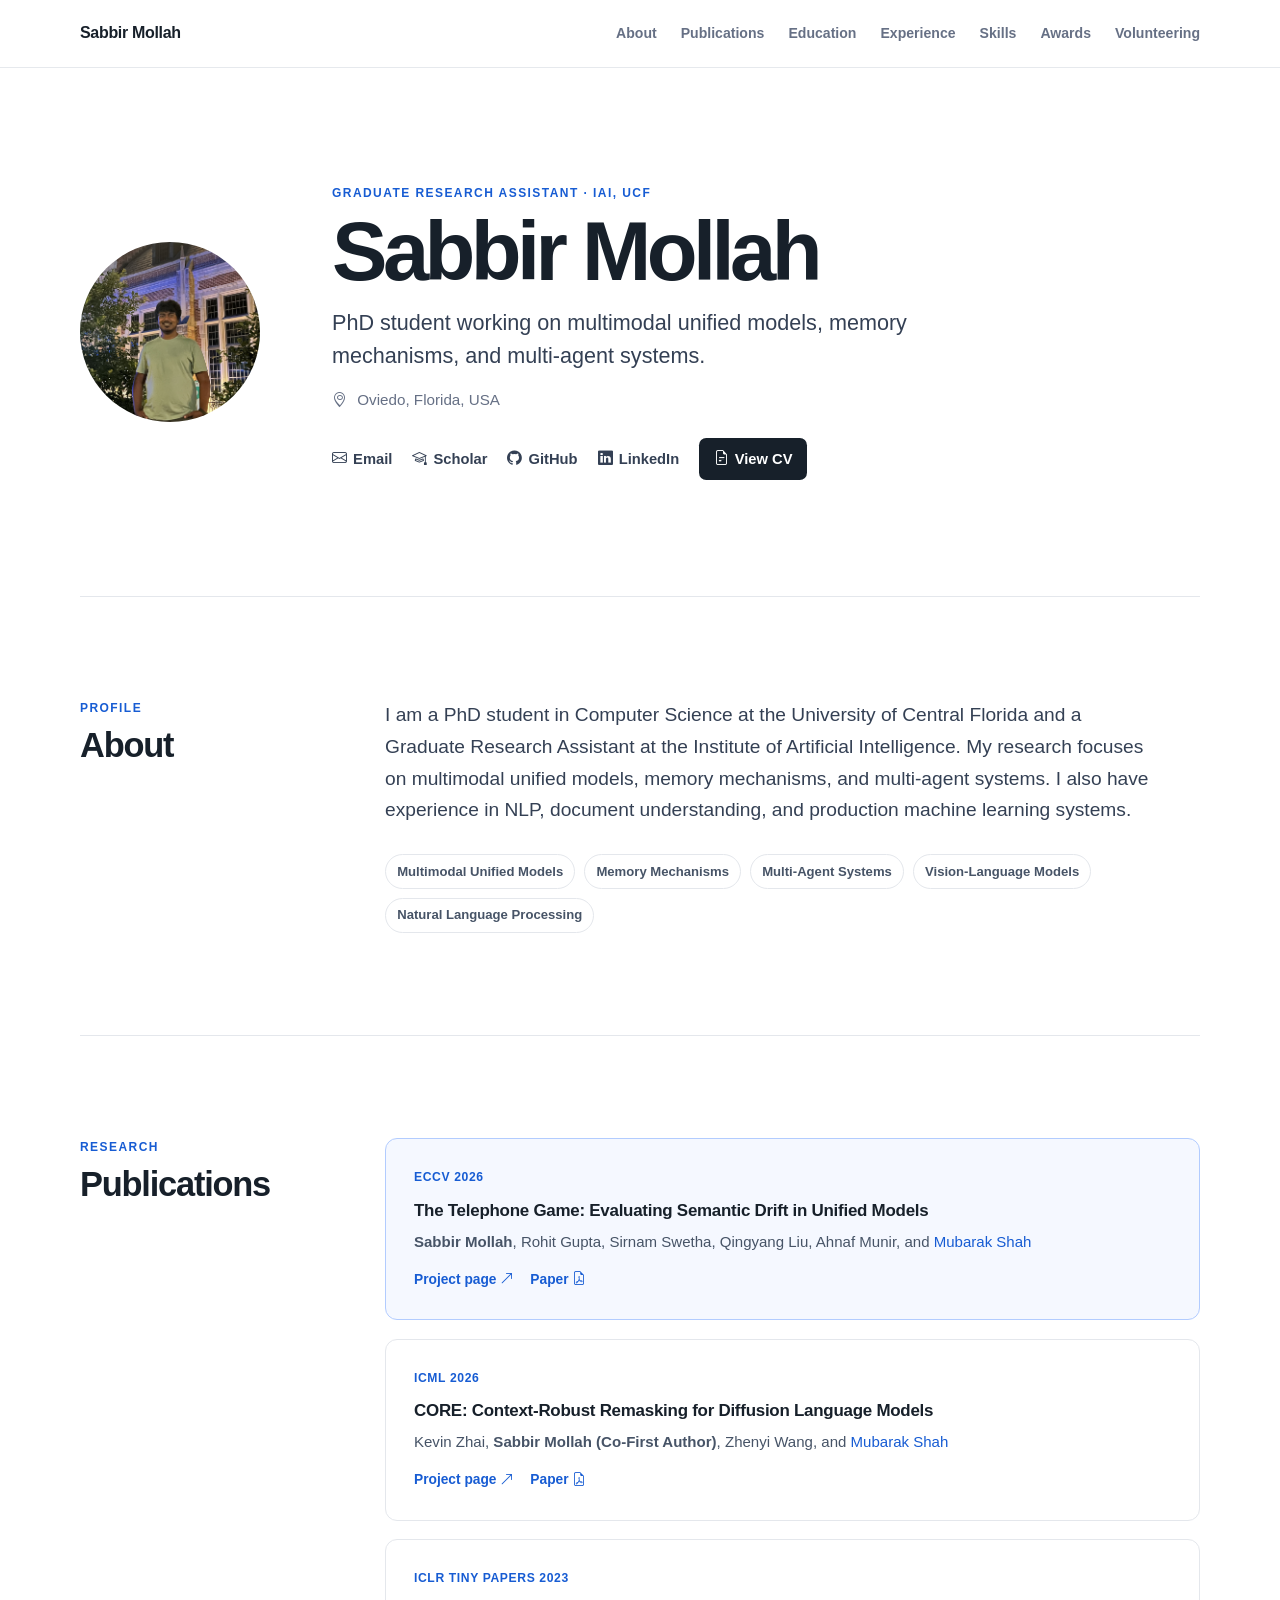
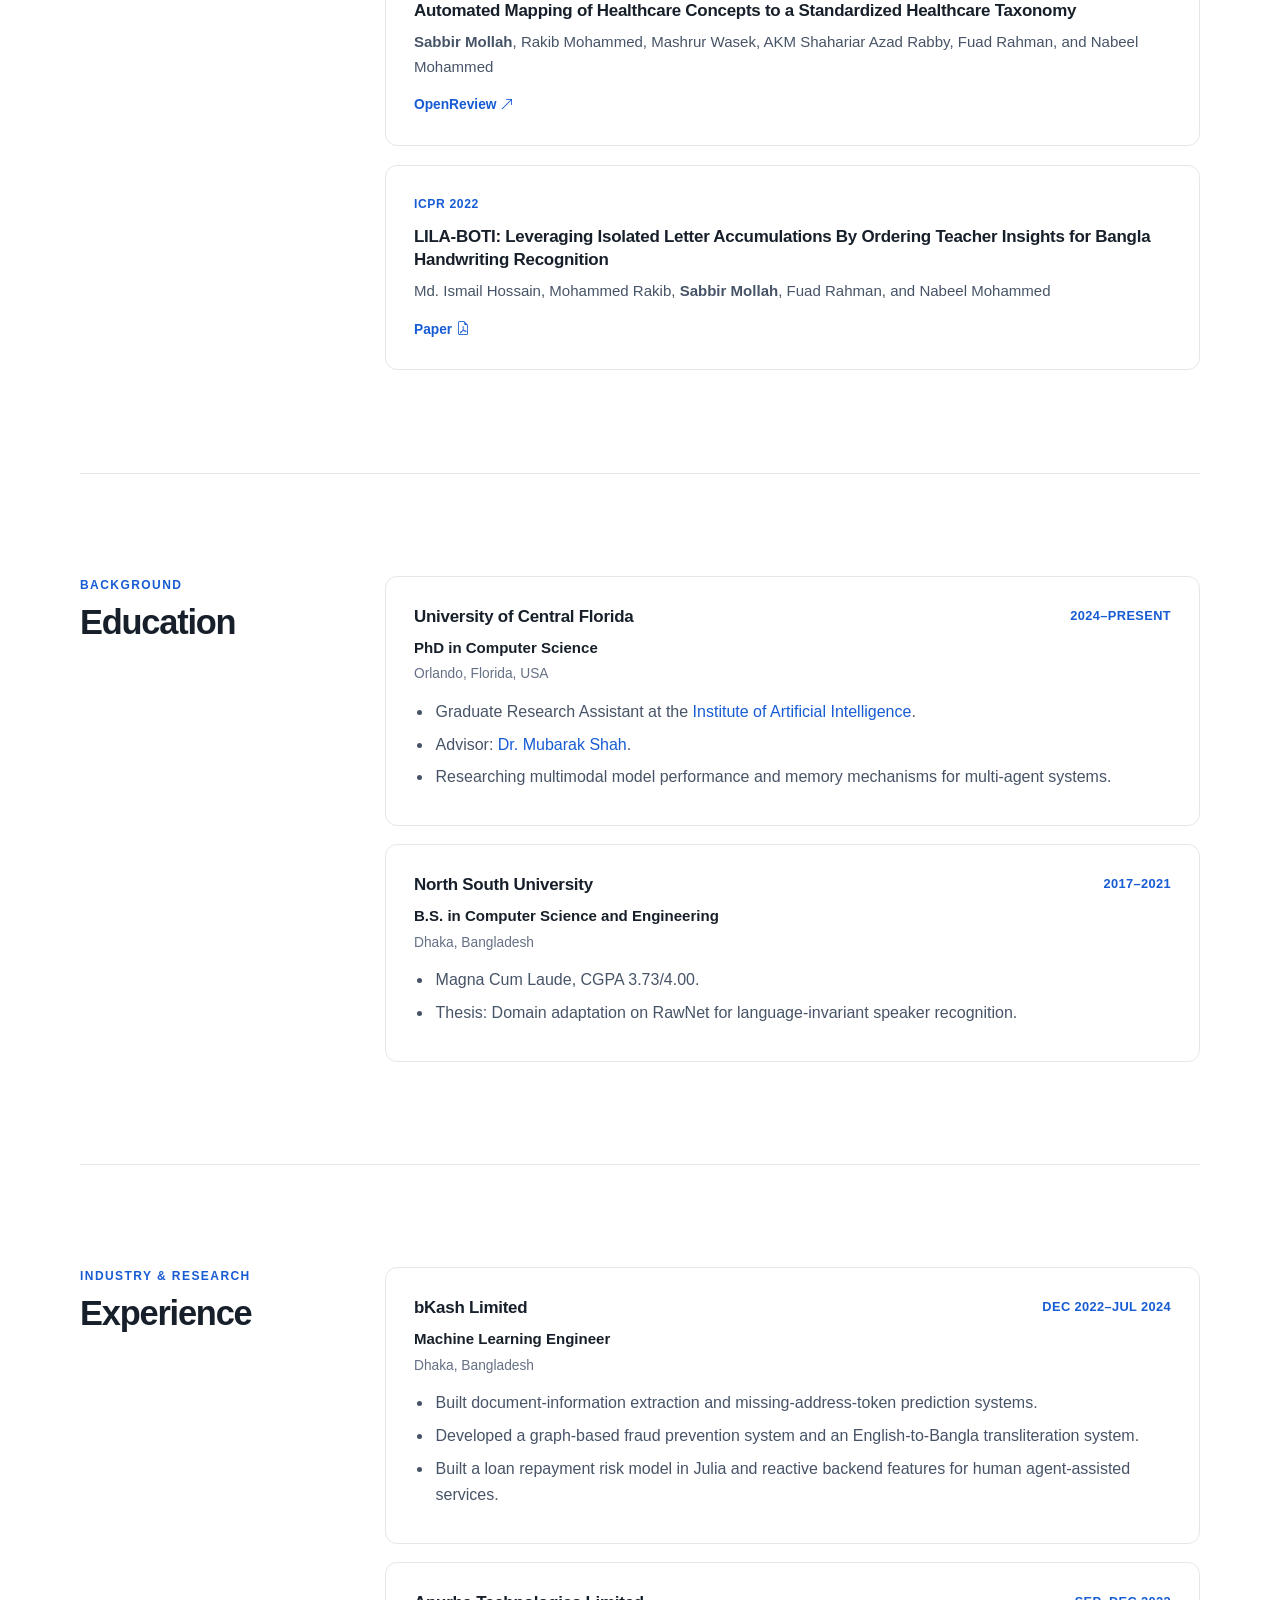
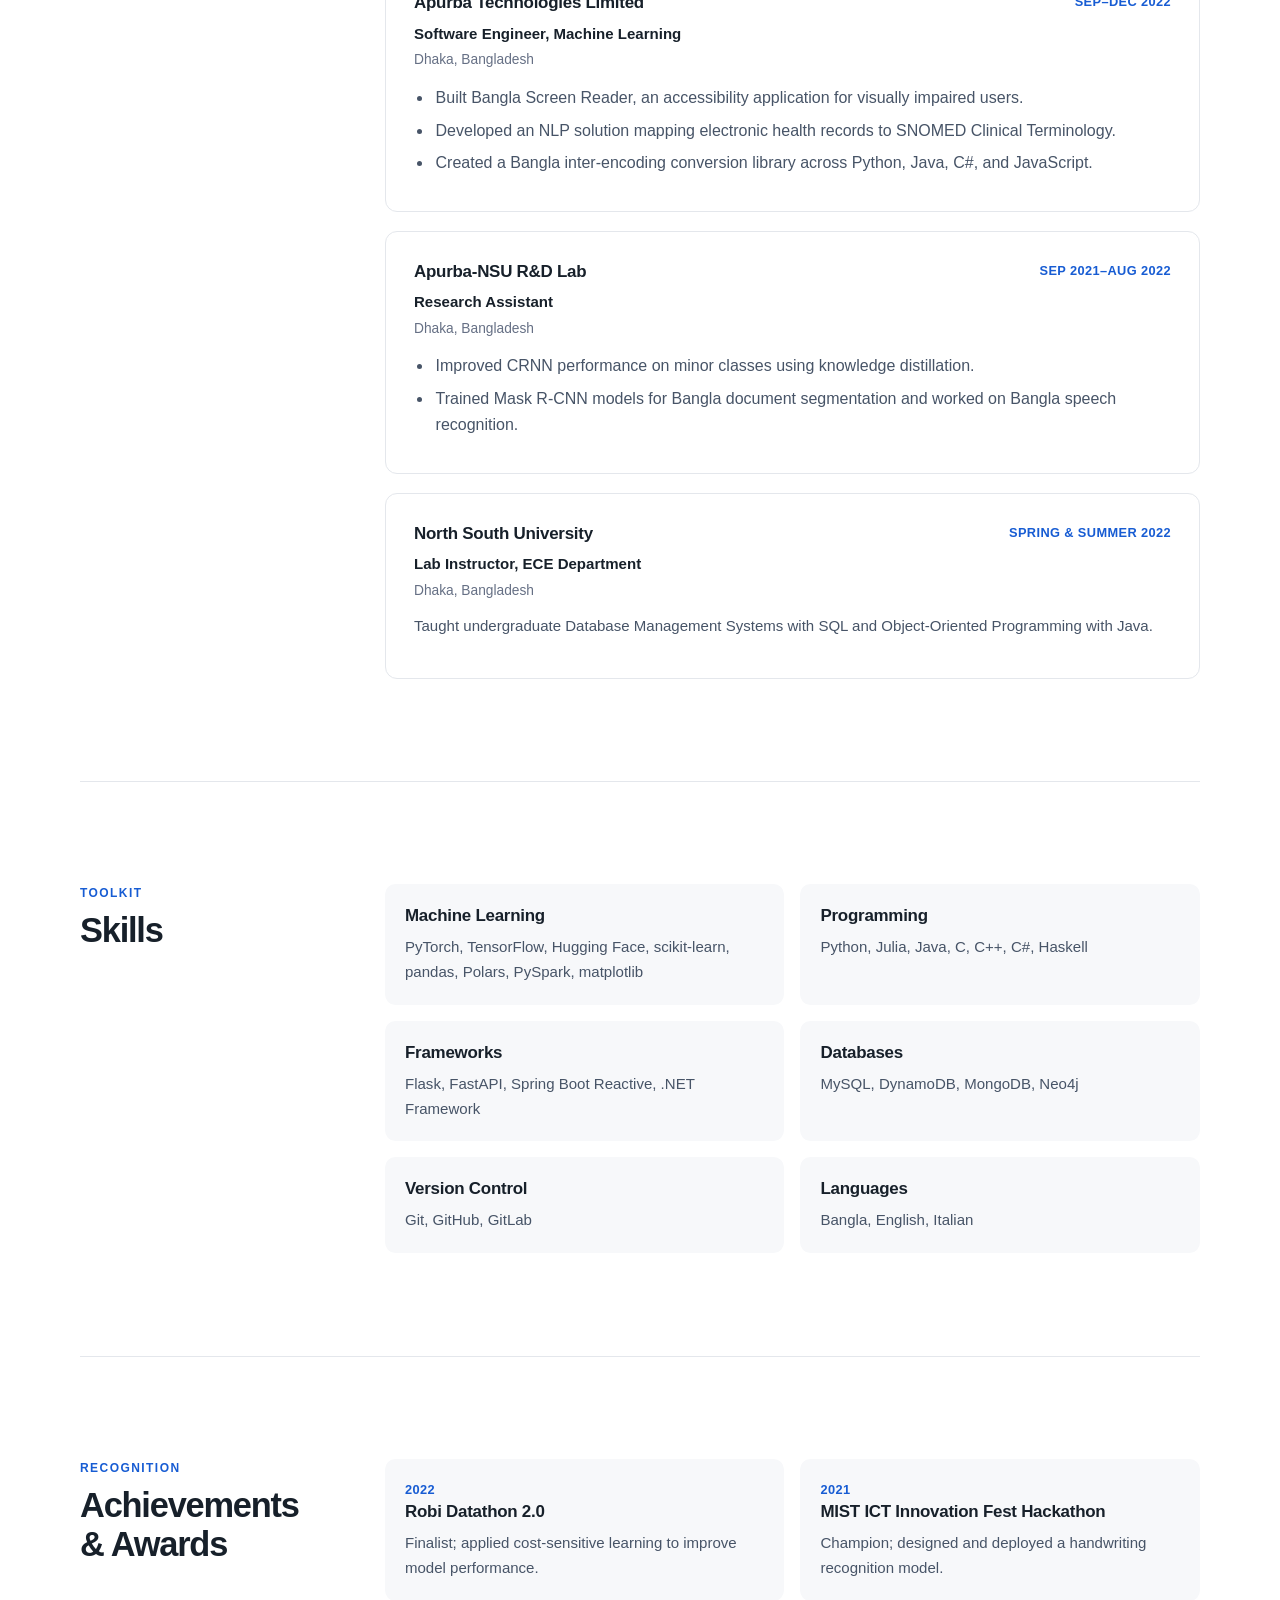
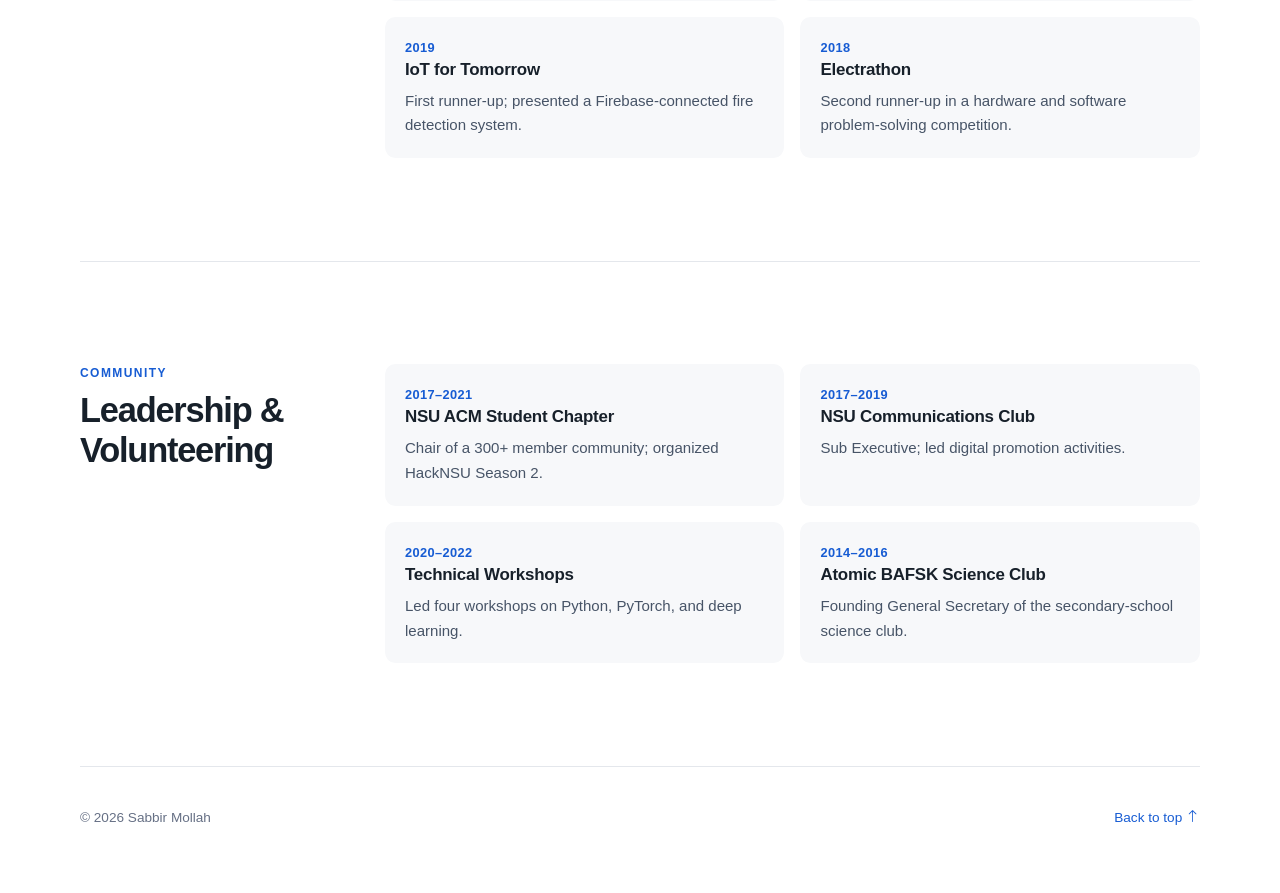
==== commit 1e4de3e8: "Update links" ====
--- a/index.html
+++ b/index.html
@@ -21,7 +21,7 @@
       <a href="#experience">Experience</a>
       <a href="#skills">Skills</a>
       <a href="#achievements">Awards</a>
-      <a href="#service">Service</a>
+      <a href="#volunteering">Volunteering</a>
     </div>
   </nav>
 
@@ -29,7 +29,7 @@
     <header class="hero">
       <img class="portrait" src="static/display-image.jpg" alt="Portrait of Sabbir Mollah">
       <div class="hero-copy">
-        <p class="eyebrow">Graduate Research Assistant · IAI, UCF</p>
+        <p class="eyebrow">Graduate Research Assistant · <a href="https://www.ucf.edu/institute-of-artificial-intelligence/" target="_blank" rel="noopener">IAI, UCF</a></p>
         <h1>Sabbir Mollah</h1>
         <p class="intro">
           PhD student working on multimodal unified models, memory mechanisms, and multi-agent systems.
@@ -76,10 +76,9 @@
         <article class="publication featured">
           <div class="publication-meta">
             <span>ECCV 2026</span>
-            <span>Accepted</span>
           </div>
           <h3><a href="projects/semantic-drift.html">The Telephone Game: Evaluating Semantic Drift in Unified Models</a></h3>
-          <p><strong>Sabbir Mollah</strong>, Rohit Gupta, Sirnam Swetha, Qingyang Liu, Ahnaf Munir, and Mubarak Shah</p>
+          <p><strong>Sabbir Mollah</strong>, Rohit Gupta, Sirnam Swetha, Qingyang Liu, Ahnaf Munir, and <a href="https://www.crcv.ucf.edu/person/mubarak-shah/" target="_blank" rel="noopener">Mubarak Shah</a></p>
           <div class="paper-links">
             <a href="projects/semantic-drift.html">Project page <i class="bi bi-arrow-up-right" aria-hidden="true"></i></a>
             <a href="https://arxiv.org/pdf/2509.04438" target="_blank" rel="noopener">Paper <i class="bi bi-file-earmark-pdf" aria-hidden="true"></i></a>
@@ -89,11 +88,11 @@
         <article class="publication">
           <div class="publication-meta">
             <span>ICML 2026</span>
-            <span>Accepted</span>
-          </div>
-          <h3>CORE: Context-Robust Remasking for Diffusion Language Models</h3>
-          <p>Kevin Zhai, <strong>Sabbir Mollah (Co-First Author)</strong>, Zhenyi Wang, and Mubarak Shah</p>
-          <div class="paper-links">
+          </div>
+          <h3><a href="https://ucf-crcv.github.io/core/" target="_blank" rel="noopener">CORE: Context-Robust Remasking for Diffusion Language Models</a></h3>
+          <p>Kevin Zhai, <strong>Sabbir Mollah (Co-First Author)</strong>, Zhenyi Wang, and <a href="https://www.crcv.ucf.edu/person/mubarak-shah/" target="_blank" rel="noopener">Mubarak Shah</a></p>
+          <div class="paper-links">
+            <a href="https://ucf-crcv.github.io/core/" target="_blank" rel="noopener">Project page <i class="bi bi-arrow-up-right" aria-hidden="true"></i></a>
             <a href="https://arxiv.org/pdf/2602.04096" target="_blank" rel="noopener">Paper <i class="bi bi-file-earmark-pdf" aria-hidden="true"></i></a>
           </div>
         </article>
@@ -138,7 +137,7 @@
           </div>
           <p class="muted">Orlando, Florida, USA</p>
           <ul>
-            <li>Graduate Research Assistant at the <a href="https://iai.ucf.edu/" target="_blank" rel="noopener">Institute of Artificial Intelligence</a>.</li>
+            <li>Graduate Research Assistant at the <a href="https://www.ucf.edu/institute-of-artificial-intelligence/" target="_blank" rel="noopener">Institute of Artificial Intelligence</a>.</li>
             <li>Advisor: <a href="https://www.crcv.ucf.edu/person/mubarak-shah/" target="_blank" rel="noopener">Dr. Mubarak Shah</a>.</li>
             <li>Researching multimodal model performance and memory mechanisms for multi-agent systems.</li>
           </ul>
@@ -252,10 +251,10 @@
       </div>
     </section>
 
-    <section id="service">
+    <section id="volunteering">
       <div class="section-heading">
         <p>Community</p>
-        <h2>Leadership &amp; Service</h2>
+        <h2>Leadership &amp; Volunteering</h2>
       </div>
       <div class="section-content compact-grid">
         <article><p class="item-date">2017–2021</p><h3>NSU ACM Student Chapter</h3><p>Chair of a 300+ member community; organized HackNSU Season 2.</p></article>
